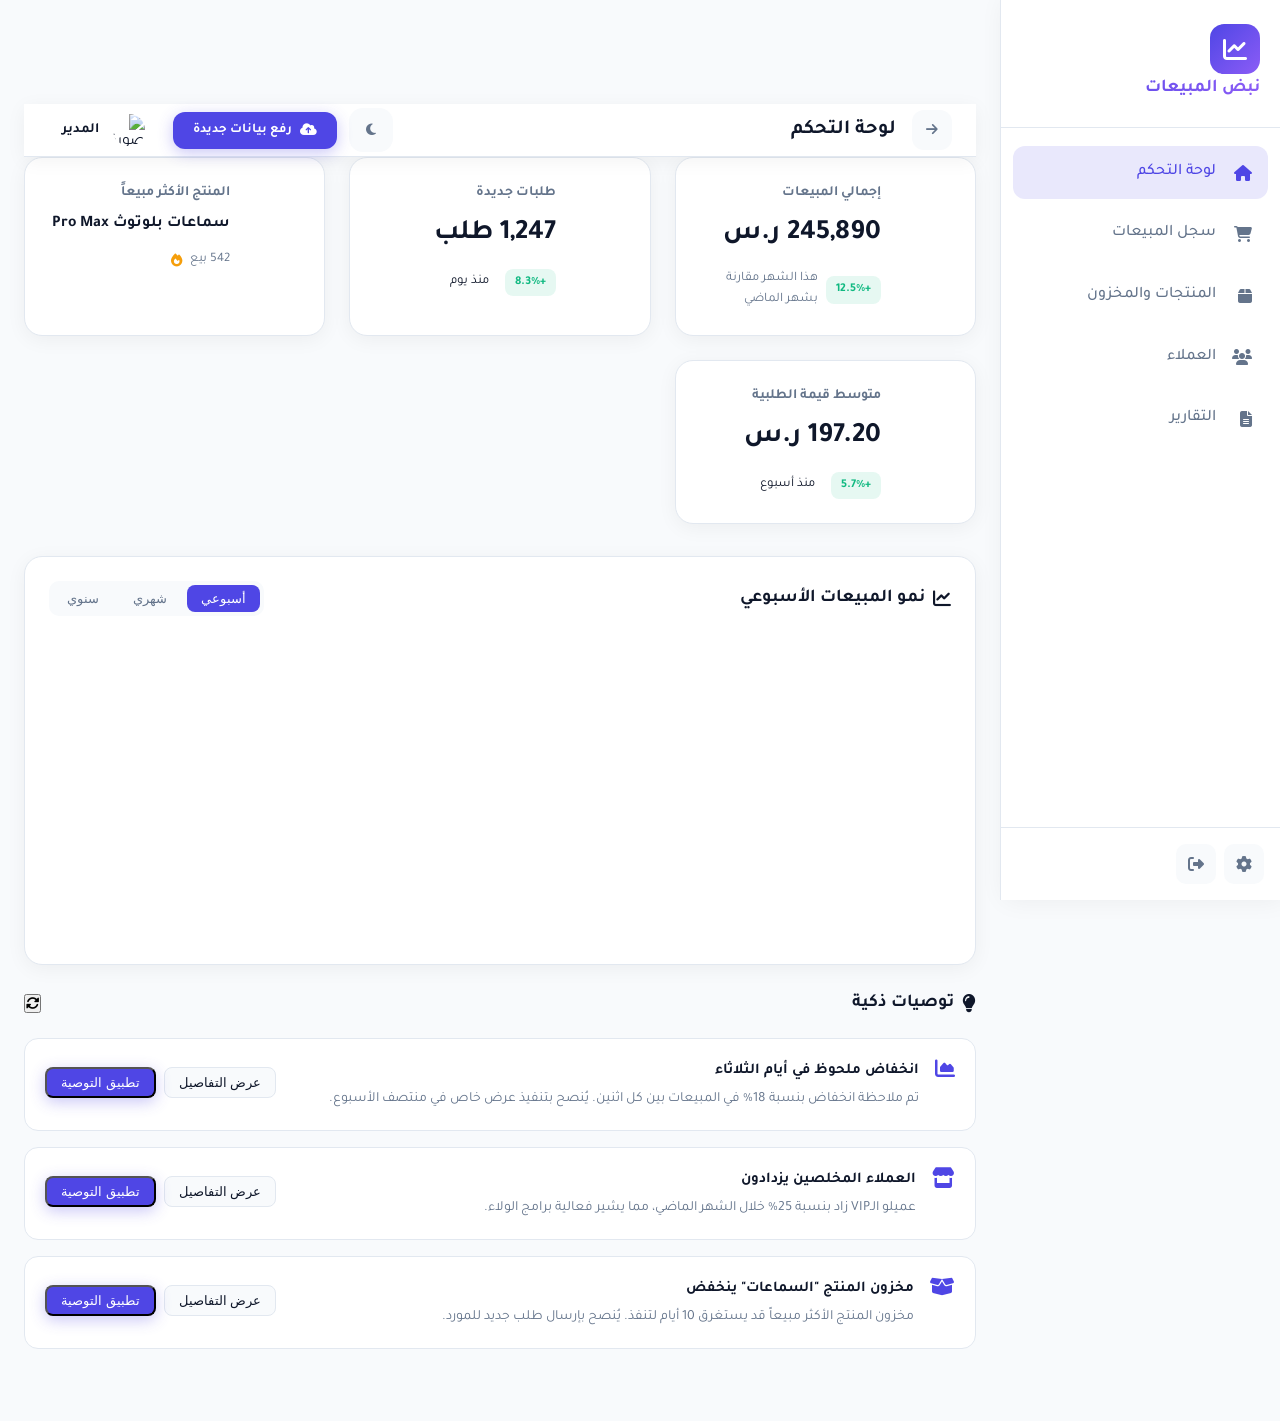
==== index.html @ a2ef81ce "Fix dashboard theme stylesheet path" ====
<!DOCTYPE html>
<html lang="ar" dir="rtl">
<head>
    <meta charset="UTF-8">
    <meta name="viewport" content="width=device-width, initial-scale=1.0">
    <title>منصة نبض المبيعات | RetailPulse</title>
    
    <!-- Google Fonts: Tajawal for Arabic Typography -->
    <link rel="preconnect" href="https://fonts.googleapis.com">
    <link rel="preconnect" href="https://fonts.gstatic.com" crossorigin>
    <link href="https://fonts.googleapis.com/css2?family=Tajawal:wght@300;400;500;600;700;800&display=swap" rel="stylesheet">
    
    <!-- Chart.js CDN for Data Visualization -->
    <script src="https://cdn.jsdelivr.net/npm/chart.js@4.4.1/dist/chart.min.js"></script>
    
    <!-- FontAwesome CDN for Icons -->
    <link rel="stylesheet" href="https://cdnjs.cloudflare.com/ajax/libs/font-awesome/6.5.1/css/all.min.css">
    
    <!-- Main CSS File -->
    <link rel="stylesheet" href="style.css">
</head>
<body class="light-mode">
    
    <!-- =========================================
         SIDEBAR NAVIGATION (يمين - RTL)
         ========================================= -->
    <aside class="sidebar" id="sidebar">
        <div class="sidebar-header">
            <div class="brand-logo">
                <i class="fas fa-chart-line brand-icon"></i>
            </div>
            <h1 class="brand-title">نبض المبيعات</h1>
        </div>
        
        <!-- Navigation Menu -->
        <nav class="sidebar-nav">
            <ul class="nav-list">
                <li class="nav-item active">
                    <a href="#dashboard" class="nav-link" data-target="dashboard">
                        <i class="fas fa-home"></i>
                        <span>لوحة التحكم</span>
                    </a>
                </li>
                <li class="nav-item">
                    <a href="#sales" class="nav-link" data-target="sales">
                        <i class="fas fa-shopping-cart"></i>
                        <span>سجل المبيعات</span>
                    </a>
                </li>
                <li class="nav-item">
                    <a href="#products" class="nav-link" data-target="products">
                        <i class="fas fa-box"></i>
                        <span>المنتجات والمخزون</span>
                    </a>
                </li>
                <li class="nav-item">
                    <a href="#customers" class="nav-link" data-target="customers">
                        <i class="fas fa-users"></i>
                        <span>العملاء</span>
                    </a>
                </li>
                <li class="nav-item">
                    <a href="#reports" class="nav-link" data-target="reports">
                        <i class="fas fa-file-alt"></i>
                        <span>التقارير</span>
                    </a>
                </li>
            </ul>
        </nav>
        
        <!-- Quick Stats Footer -->
        <div class="sidebar-footer">
            <div class="quick-links">
                <a href="#" class="quick-link" title="الإعدادات">
                    <i class="fas fa-cog"></i>
                </a>
                <a href="#" class="quick-link" title="تسجيل الخروج">
                    <i class="fas fa-sign-out-alt"></i>
                </a>
            </div>
        </div>
    </aside>
    
    <!-- =========================================
         MAIN CONTENT AREA (وسط)
         ========================================= -->
    <main class="main-content">
        <!-- TOP HEADER -->
        <header class="top-header">
            <div class="header-left">
                <button class="back-button" id="backToDashboard">
                    <i class="fas fa-arrow-right"></i>
                </button>
                <h2 class="page-title" id="pageTitle">لوحة التحكم</h2>
            </div>
            
            <div class="header-actions">
                <!-- Theme Toggle -->
                <button class="theme-toggle" id="themeToggle" title="تبديل الوضع (ليلي/نهاري)">
                    <i class="fas fa-moon" id="themeIcon"></i>
                </button>
                
                <!-- Upload Data Button -->
                <button class="btn btn-primary" id="uploadDataBtn">
                    <i class="fas fa-cloud-upload-alt"></i>
                    <span>رفع بيانات جديدة</span>
                </button>
                
                <!-- User Profile Dropdown (Simulated) -->
                <div class="user-profile">
                    <img src="https://ui-avatars.com/api/?name=Admin&background=4F46E5&color=fff" 
                         alt="صورة المستخدم" 
                         class="user-avatar">
                    <span class="user-name">المدير</span>
                </div>
            </div>
        </header>
        
        <!-- CONTENT CONTAINER -->
        <div class="content-container">
            
            <!-- DASHBOARD OVERVIEW SECTION -->
            <section id="dashboard" class="dashboard-section active">
                
                <!-- KPI CARDS GRID -->
                <div class="kpi-grid">
                    
                    <!-- Card 1: Total Sales -->
                    <div class="kpi-card trend-positive">
                        <div class="kpi-icon trends-up">
                            <i class="fas fa-money-bill-wave"></i>
                        </div>
                        <div class="kpi-content">
                            <h3 class="kpi-title">إجمالي المبيعات</h3>
                            <p class="kpi-value" data-sales="245,890 ر.س">245,890 ر.س</p>
                            <div class="kpi-trend">
                                <span class="trend-badge positive">+12.5%</span>
                                <span class="trend-period" data-mothd="هذا الشهر مقارنة بشهر الماضي">هذا الشهر مقارنة بشهر الماضي</span>
                            </div>
                        </div>
                    </div>
                    
                    <!-- Card 2: New Orders -->
                    <div class="kpi-card trend-positive">
                        <div class="kpi-icon trends-up">
                            <i class="fas fa-shopping-bag"></i>
                        </div>
                        <div class="kpi-content">
                            <h3 class="kpi-title">طلبات جديدة</h3>
                            <p class="kpi-value" data-orders="1,247">1,247 طلب</p>
                            <div class="kpi-trend">
                                <span class="trend-badge positive">+8.3%</span>
                                <span class="trend-period" data-mothd="منذ يوم"></span>منذ يوم</span>
                            </div>
                        </div>
                    </div>
                    
                    <!-- Card 3: Best Selling Product -->
                    <div class="kpi-card trend-neutral">
                        <div class="kpi-icon trends-up">
                            <i class="fas fa-gift"></i>
                        </div>
                        <div class="kpi-content">
                            <h3 class="kpi-title">المنتج الأكثر مبيعاً</h3>
                            <p class="kpi-value kpi-text-small">سماعات بلوتوث Pro Max</p>
                            <div class="kpi-sales-info">
                                <span class="sales-count">542 بيع</span>
                                <i class="fas fa-fire sales-icon"></i>
                            </div>
                        </div>
                    </div>
                    
                    <!-- Card 4: Average Order Value -->
                    <div class="kpi-card trend-positive">
                        <div class="kpi-icon trends-up">
                            <i class="fas fa-calculator"></i>
                        </div>
                        <div class="kpi-content">
                            <h3 class="kpi-title">متوسط قيمة الطلبية</h3>
                            <p class="kpi-value" data-aov="197.20">197.20 ر.س</p>
                            <div class="kpi-trend">
                                <span class="trend-badge positive">+5.7%</span>
                                <span class="trend-period" data-mothd="منذ أسبوع"></span>منذ أسبوع</span>
                            </div>
                        </div>
                    </div>
                </div>
                
                <!-- CHART SECTION -->
                <div class="charts-section">
                    <div class="card">
                        <div class="card-header">
                            <h3 class="card-title"><i class="fas fa-chart-line"></i> نمو المبيعات الأسبوعي</h3>
                            <div class="chart-controls">
                                <button class="filter-btn active" data-filter="weekly">أسبوعي</button>
                                <button class="filter-btn" data-filter="monthly">شهري</button>
                                <button class="filter-btn" data-filter="yearly">سنوي</button>
                            </div>
                        </div>
                        <div class="card-body">
                            <canvas id="salesGrowthChart" height="150"></canvas>
                        </div>
                    </div>
                    
                    <!-- SMART INSIGHTS PANEL -->
                    <div class="smart-insights-card">
                        <div class="insights-header">
                            <h3 class="card-title"><i class="fas fa-lightbulb" class="glow-icon"></i> توصيات ذكية</h3>
                            <button class="refresh-btn">
                                <i class="fas fa-sync-alt"></i>
                            </button>
                        </div>
                        <div class="insights-content">
                            
                            <!-- Insight 1 -->
                            <div class="insight-card priority-high">
                                <div class="insight-icon">
                                    <span class="priority-dot high"></span>
                                    <i class="fas fa-chart-area"></i>
                                </div>
                                <div class="insight-body">
                                    <h4 class="insight-title">انخفاض ملحوظ في أيام الثلاثاء</h4>
                                    <p class="insight-description">تم ملاحظة انخفاض بنسبة 18% في المبيعات بين كل اثنين. يُنصح بتنفيذ عرض خاص في منتصف الأسبوع.</p>
                                </div>
                                <div class="insight-actions">
                                    <button class="insight-action btn-secondary">عرض التفاصيل</button>
                                    <button class="insight-action btn-primary" data-action="suggest">تطبيق التوصية</button>
                                </div>
                            </div>
                            
                            <!-- Insight 2 -->
                            <div class="insight-card priority-medium">
                                <div class="insight-icon">
                                    <span class="priority-dot medium"></span>
                                    <i class="fas fa-store"></i>
                                </div>
                                <div class="insight-body">
                                    <h4 class="insight-title">العملاء المخلصين يزدادون</h4>
                                    <p class="insight-description">عميلو الـVIP زاد بنسبة 25% خلال الشهر الماضي، مما يشير فعالية برامج الولاء.</p>
                                </div>
                                <div class="insight-actions">
                                    <button class="insight-action btn-secondary">عرض التفاصيل</button>
                                    <button class="insight-action btn-primary" data-action="suggest">تطبيق التوصية</button>
                                </div>
                            </div>
                            
                            <!-- Insight 3 -->
                            <div class="insight-card priority-medium">
                                <div class="insight-icon">
                                    <span class="priority-dot medium"></span>
                                    <i class="fas fa-box-open"></i>
                                </div>
                                <div class="insight-body">
                                    <h4 class="insight-title">مخزون المنتج "السماعات" ينخفض</h4>
                                    <p class="insight-description">مخزون المنتج الأكثر مبيعاً قد يستغرق 10 أيام لتنفذ. يُنصح بإرسال طلب جديد للمورد.</p>
                                </div>
                                <div class="insight-actions">
                                    <button class="insight-action btn-secondary">عرض التفاصيل</button>
                                    <button class="insight-action btn-primary" data-action="suggest">تطبيق التوصية</button>
                                </div>
                            </div>
                            
                        </div>
                    </div>
                </div>
                
            </section>
            
        </div>
        
        <!-- DATA MODAL (Upload Data Dialog) -->
        <div class="modal-overlay" id="uploadModal">
            <div class="modal-content">
                <div class="modal-header">
                    <h3 class="modal-title"><i class="fas fa-cloud-upload-alt"></i> رفع بيانات جديدة</h3>
                    <button class="close-modal" data-close-modal>
                        <i class="fas fa-times"></i>
                    </button>
                </div>
                <div class="modal-body">
                    <!-- Drag and Drop Area -->
                    <div class="drag-drop-area">
                        <div class="upload-icon"><i class="fas fa-cloud-upload-alt fa-3x"></i></div>
                        <p class="upload-text">سحب وإفلات ملف البيانات هنا</p>
                        <p class="upload-subtext">أو انقر للتنقل نحو الملف</p>
                    </div>
                    
                    <!-- Supported Formats -->
                    <div class="supported-formats">
                        <i class="fas fa-file-csv"></i><span>ملفات CSV</span>
                        <i class="fas fa-file-excel"></i><span>Excel (.xlsx)</span>
                        <i class="fab fa-google-drive"></i><span>Google Sheets</span>
                    </div>
                    
                    <!-- Progress Bar (Hidden by default) -->
                    <div class="upload-progress">
                        <div class="progress-bar">
                            <div class="progress-fill" id="uploadProgress"></div>
                        </div>
                        <p class="upload-status">جارِ تحميل الملف...</p>
                    </div>
                </div>
                <div class="modal-footer">
                    <button class="btn btn-secondary close-modal" data-close-modal>إلغاء</button>
                    <button class="btn btn-primary process-file"><i class="fas fa-check"></i> معالجة الملف ومعالجته</button>
                </div>
            </div>
        </div>
    </main>
    
    <!-- TOAST NOTIFICATION CONTAINER -->
    <div class="toast-container" id="toastContainer"></div>
    
    <!-- ==================== 
         JAVASCRIPT LOGIC 
         ==================== -->
    <script src="script.js"></script>
</body>
</html>
---- style.css ----
/* =========================================
   RETAILPULSE - GLOBAL STYLES
   Modern, Responsive, RTL-Optimized Design
   ========================================= */

/* CSS Variables for Dark/Light Theme */
:root {
    /* Light Theme Colors */
    --primary-color: #4F46E5;       /* Professional Blue */
    --success-color: #10B981;       /* Growth Green */
    --warning-color: #F59E0B;       /* Highlight Orange */
    --error-color: #EF4444;
    
    --bg-body-light: #F8FAFC;
    --header-bg-light: #FFFFFF;
    --sidebar-bg-light: #FFFFFF;
    --card-bg-light: #FFFFFF;
    --text-primary-light: #0F172A;
    --text-secondary-light: #64748B;
    --border-light: #E2E8F0;
    
    /* Dark Theme Colors */
    --bg-body-dark: #0F172A;
    --header-bg-dark: #1E293B;
    --sidebar-bg-dark: #1E293B;
    --card-bg-dark: #1E293B;
    --text-primary-dark: #F8FAFC;
    --text-secondary-dark: #94A3B8;
    --border-dark: #334155;
    
    /* Transitions */
    --transition-fast: 0.2s ease-in-out;
    --transition-normal: 0.3s ease-in-out;
}

/* Apply Dark Theme Classes */
body.dark-mode {
    --bg-body-light: var(--bg-body-dark);
    --header-bg-light: var(--header-bg-dark);
    --sidebar-bg-light: var(--sidebar-bg-dark);
    --card-bg-light: var(--card-bg-dark);
    --text-primary-light: var(--text-primary-dark);
    --text-secondary-light: var(--text-secondary-dark);
    --border-light: var(--border-dark);
}

/* =========================================
   GENERAL TYPOGRAPHY & RESET
   ========================================= */
* {
    margin: 0;
    padding: 0;
    box-sizing: border-box;
}

html {
    font-size: 16px;
}

body {
    font-family: 'Tajawal', -apple-system, BlinkMacSystemFont, 'Segoe UI', Tahoma, Geneva, Verdana, sans-serif;
    background-color: var(--bg-body-light);
    color: var(--text-primary-light);
    line-height: 1.6;
    transition: background-color var(--transition-fast), color var(--transition-normal);
    overflow-x: hidden;
    -webkit-font-smoothing: antialiased;
}

html[dir="rtl"] {
    direction: rtl;
    text-align: right;
}

/* =========================================
   LAYOUT STRUCTURE
   ========================================= */
body {
    display: grid;
    grid-template-columns: 280px 1fr;
    grid-template-rows: 80px 1fr;
    grid-template-areas: 
        "sidebar header"
        "sidebar content";
}

/* =========================================
   SIDEBAR NAVIGATION (RIGHT SIDE - RTL)
   ========================================= */
.sidebar {
    grid-area: sidebar;
    background-color: var(--sidebar-bg-light);
    border-left: 1px solid var(--border-light);
    display: flex;
    flex-direction: column;
    height: 100vh;
    position: sticky;
    top: 0;
    z-index: 100;
    box-shadow: 4px 0 25px rgba(0, 0, 0, 0.06);
    transition: all var(--transition-normal);
}

.sidebar-header {
    padding: 24px 20px;
    border-bottom: 1px solid var(--border-light);
}

.brand-logo {
    width: 50px;
    height: 50px;
    background: linear-gradient(135deg, var(--primary-color), #8B5CF6);
    border-radius: 14px;
    display: flex;
    align-items: center;
    justify-content: center;
    margin-left: auto; /* Move icon to left side of header (right in RTL) */
}

.brand-logo .brand-icon {
    color: white;
    font-size: 24px;
}

.brand-title {
    font-size: 18px;
    font-weight: 700;
    margin-left: 16px; /* Space after icon in RTL */
    background: linear-gradient(90deg, var(--primary-color), #8B5CF6);
    -webkit-background-clip: text;
    -webkit-text-fill-color: transparent;
    background-clip: text;
}

/* Navigation Menu */
.sidebar-nav {
    flex: 1;
    padding: 16px 12px;
}

.nav-list {
    list-style: none;
    display: flex;
    flex-direction: column;
    gap: 4px;
}

.nav-item {
    margin: 2px 0;
}

.nav-link {
    display: flex;
    align-items: center;
    padding: 14px 16px;
    color: var(--text-secondary-light);
    text-decoration: none;
    border-radius: 12px;
    transition: all var(--transition-fast);
    font-weight: 500;
    justify-content: flex-start; /* Align icon on right */
}

.nav-link:hover {
    background-color: rgba(79, 70, 229, 0.08);
    color: var(--primary-color);
}

.nav-item.active .nav-link {
    background-color: rgba(79, 70, 229, 0.12);
    color: var(--primary-color);
}

.nav-link i {
    width: 24px;
    font-size: 16px;
    margin-left: 12px; /* Space between icon and text */
}

/* Sidebar Footer with Quick Links */
.sidebar-footer {
    padding: 16px;
    border-top: 1px solid var(--border-light);
}

.quick-links {
    display: flex;
    gap: 8px;
    justify-content: flex-start;
}

.quick-link {
    width: 40px;
    height: 40px;
    border-radius: 10px;
    background-color: var(--bg-body-light);
    color: var(--text-secondary-light);
    text-decoration: none;
    display: flex;
    align-items: center;
    justify-content: center;
    transition: all var(--transition-fast);
}

.quick-link:hover {
    background-color: rgba(79, 70, 229, 0.1);
    color: var(--primary-color);
    transform: translateY(-3px);
}

/* =========================================
   TOP HEADER
   ========================================= */
.top-header {
    grid-area: header;
    background-color: var(--header-bg-light);
    padding: 0 24px;
    display: flex;
    align-items: center;
    justify-content: space-between;
    border-bottom: 1px solid var(--border-light);
    position: sticky;
    top: 0;
    z-index: 99;
    box-shadow: 0 4px 20px rgba(0, 0, 0, 0.05);
}

.header-left {
    display: flex;
    align-items: center;
    gap: 16px;
}

.back-button {
    width: 40px;
    height: 40px;
    border-radius: 12px;
    background-color: var(--bg-body-light);
    color: var(--text-secondary-light);
    border: none;
    display: flex;
    align-items: center;
    justify-content: center;
    cursor: pointer;
    transition: all var(--transition-fast);
}

.back-button:hover {
    background-color: rgba(79, 70, 229, 0.1);
    color: var(--primary-color);
    transform: translateX(-4px); /* Move left in RTL */
}

.page-title {
    font-size: 20px;
    font-weight: 700;
    color: var(--text-primary-light);
}

.header-actions {
    display: flex;
    align-items: center;
    gap: 12px;
}

/* Theme Toggle Button */
.theme-toggle {
    width: 44px;
    height: 44px;
    border-radius: 14px;
    background-color: var(--bg-body-light);
    color: var(--text-secondary-light);
    border: none;
    cursor: pointer;
    display: flex;
    align-items: center;
    justify-content: center;
    transition: all var(--transition-fast);
}

.theme-toggle:hover {
    background-color: rgba(79, 70, 229, 0.1);
    color: var(--primary-color);
    transform: scale(1.05);
}

/* Upload Data Button */
.btn {
    display: inline-flex;
    align-items: center;
    gap: 8px;
    padding: 10px 20px;
    border-radius: 12px;
    font-weight: 600;
    font-family: inherit;
    cursor: pointer;
    border: none;
    transition: all var(--transition-fast);
    text-decoration: none;
}

.btn-primary {
    background-color: var(--primary-color);
    color: white;
    box-shadow: 0 4px 15px rgba(79, 70, 229, 0.3);
}

.btn-primary:hover {
    background-color: #4338CA;
    transform: translateY(-2px);
    box-shadow: 0 6px 20px rgba(79, 70, 229, 0.4);
}

.btn-secondary {
    background-color: var(--bg-body-light);
    color: var(--text-primary-light);
    border: 1px solid var(--border-light);
}

.btn-secondary:hover {
    background-color: rgba(79, 70, 229, 0.08);
}

/* User Profile Dropdown */
.user-profile {
    display: flex;
    align-items: center;
    gap: 12px;
    padding: 8px 14px;
    border-radius: 50px;
    cursor: pointer;
    transition: background-color var(--transition-fast);
}

.user-profile:hover {
    background-color: var(--bg-body-light);
}

.user-avatar {
    width: 36px;
    height: 36px;
    border-radius: 50%;
    border: 2px solid white;
    transition: transform var(--transition-fast);
}

.user-profile:hover .user-avatar {
    transform: scale(1.1);
}

.user-name {
    font-size: 14px;
    font-weight: 600;
}

/* =========================================
   MAIN CONTENT AREA (CENTER)
   ========================================= */
.main-content {
    grid-area: content;
    padding: 24px;
    overflow-y: auto;
}

.content-container {
    max-width: 1400px;
    margin: 0 auto;
}

/* Dashboard Section */
.dashboard-section {
    animation: fadeIn 0.5s ease-out;
}

@keyframes fadeIn {
    from {
        opacity: 0;
        transform: translateY(20px);
    }
    to {
        opacity: 1;
        transform: translateY(0);
    }
}

/* =========================================
   KPI CARDS GRID (4 CARDS)
   ========================================= */
.kpi-grid {
    display: grid;
    grid-template-columns: repeat(4, 1fr);
    gap: 24px;
    margin-bottom: 32px;
}

@supports (grid-template-columns: max-content) {
    @media (min-width: 1200px) and (max-width: 1400px) {
        .kpi-grid {
            grid-template-columns: repeat(3, 1fr);
        }
    }
    
    @media (min-width: 992px) and (max-width: 1199px) {
        .kpi-grid {
            grid-template-columns: repeat(2, 1fr);
        }
    }
}

/* KPI Card */
.kpi-card {
    background-color: var(--card-bg-light);
    border-radius: 18px;
    padding: 24px;
    box-shadow: 0 4px 20px rgba(0, 0, 0, 0.05);
    border: 1px solid var(--border-light);
    display: flex;
    align-items: flex-start;
    gap: 16px;
    transition: all var(--transition-normal);
}

.kpi-card:hover {
    transform: translateY(-4px);
    box-shadow: 0 8px 30px rgba(79, 70, 229, 0.15);
    border-color: rgba(79, 70, 229, 0.2);
}

.kpi-icon {
    width: 54px;
    height: 54px;
    border-radius: 14px;
    display: flex;
    align-items: center;
    justify-content: center;
    flex-shrink: 0;
}

.trends-up .kpi-icon {
    background: linear-gradient(135deg, #10B981, #059669);
}

.trends-neutral .kpi-icon {
    background: linear-gradient(135deg, #F59E0B, #D97706);
}

.kpi-icon i {
    color: white;
    font-size: 24px;
}

.kpi-content {
    flex: 1;
}

.kpi-title {
    font-size: 14px;
    font-weight: 600;
    color: var(--text-secondary-light);
    margin-bottom: 8px;
}

.kpi-value {
    font-size: 28px;
    font-weight: 700;
    color: var(--text-primary-light);
    margin-bottom: 12px;
}

.kpi-text-small {
    font-size: 16px !important;
}

/* KPI Trend Badge & Period */
.kpi-trend {
    display: flex;
    align-items: center;
    gap: 8px;
    font-size: 13px;
}

.trend-badge {
    padding: 4px 10px;
    border-radius: 8px;
    font-weight: 600;
    font-size: 12px;
}

.trend-badge.positive {
    background-color: rgba(16, 185, 129, 0.1);
    color: #10B981;
}

.trend-badge.negative {
    background-color: rgba(239, 68, 68, 0.1);
    color: #EF4444;
}

.trend-period {
    color: var(--text-secondary-light);
}

.kpi-sales-info {
    display: flex;
    align-items: center;
    gap: 8px;
    font-size: 13px;
    color: var(--text-secondary-light);
    margin-top: 6px;
}

.sales-icon {
    color: #F59E0B;
}

/* =========================================
   CHARTS SECTION & SMART INSIGHTS
   ========================================= */
.charts-section {
    display: grid;
    grid-template-columns: 2fr 1fr;
    gap: 24px;
    margin-bottom: 32px;
}

@supports (grid-template-columns: max-content) {
    @media (min-width: 992px) and (max-width: 1400px) {
        .charts-section {
            grid-template-columns: repeat(3, 1fr);
        }
    }
    
    .charts-section {
        grid-template-columns: 1fr;
    }
}

/* Card Component */
.card {
    background-color: var(--card-bg-light);
    border-radius: 18px;
    padding: 24px;
    box-shadow: 0 4px 20px rgba(0, 0, 0, 0.05);
    border: 1px solid var(--border-light);
    transition: all var(--transition-normal);
}

.card:hover {
    transform: translateY(-3px);
    box-shadow: 0 8px 25px rgba(79, 70, 229, 0.1);
}

/* Card Header */
.card-header {
    display: flex;
    align-items: center;
    justify-content: space-between;
    margin-bottom: 24px;
}

.card-title {
    font-size: 18px;
    font-weight: 700;
    color: var(--text-primary-light);
    display: flex;
    align-items: center;
    gap: 8px;
}

.chart-controls {
    display: flex;
    gap: 6px;
    background-color: var(--bg-body-light);
    padding: 4px;
    border-radius: 10px;
}

.filter-btn {
    padding: 6px 14px;
    border-radius: 8px;
    font-size: 13px;
    font-weight: 500;
    background-color: transparent;
    color: var(--text-secondary-light);
    border: none;
    cursor: pointer;
    transition: all var(--transition-fast);
}

.filter-btn:hover {
    color: var(--primary-color);
}

.filter-btn.active {
    background-color: var(--primary-color);
    color: white;
}

.card-body {
    position: relative;
    height: 300px; /* Adjust chart height */
}

/* Smart Insights Card */
.smart-insights-card {
    overflow-y: auto;
    max-height: 400px;
}

.insights-header {
    display: flex;
    align-items: center;
    justify-content: space-between;
    margin-bottom: 20px;
}

.glow-icon {
    color: #F59E0B;
    filter: drop-shadow(0 0 10px rgba(245, 158, 11, 0.3));
}

/* Insight Cards */
.insight-card {
    background-color: var(--card-bg-light);
    border-radius: 14px;
    padding: 20px;
    margin-bottom: 16px;
    border: 1px solid var(--border-light);
    display: flex;
    align-items: flex-start;
    gap: 16px;
    transition: all var(--transition-fast);
}

.insight-card:hover {
    border-color: rgba(79, 70, 229, 0.3);
    transform: translateX(-4px); /* Move right in RTL */
}

.insight-icon {
    display: flex;
    align-items: center;
    gap: 8px;
}

.priority-dot {
    width: 10px;
    height: 10px;
    border-radius: 50%;
    position: absolute;
    top: 24px;
    right: 16px; /* RTL positioning */
}

.priority-high .priority-dot {
    background-color: #EF4444;
    box-shadow: 0 0 8px rgba(239, 68, 68, 0.5);
}

.priority-medium .priority-dot {
    background-color: #F59E0B;
    box-shadow: 0 0 8px rgba(245, 158, 11, 0.5);
}

.insight-icon i {
    color: var(--primary-color);
    font-size: 20px;
}

.insight-body {
    flex: 1;
}

.insight-title {
    font-size: 15px;
    font-weight: 600;
    color: var(--text-primary-light);
    margin-bottom: 6px;
}

.insight-description {
    font-size: 14px;
    color: var(--text-secondary-light);
    line-height: 1.5;
}

.insight-actions {
    display: flex;
    gap: 8px;
    margin-top: 8px;
}

.insight-action {
    padding: 6px 14px;
    border-radius: 8px;
    font-size: 13px;
    font-weight: 500;
    text-decoration: none;
    cursor: pointer;
    transition: all var(--transition-fast);
}

.insight-action.btn-secondary {
    background-color: var(--bg-body-light);
    color: var(--text-primary-light);
    border: 1px solid var(--border-light);
}

.insight-action.btn-secondary:hover {
    background-color: rgba(79, 70, 229, 0.1);
}

.insight-action.btn-primary {
    background-color: var(--primary-color);
    color: white;
}

.insight-action.btn-primary:hover {
    background-color: #4338CA;
}

/* =========================================
   UPLOAD MODAL (FILE SELECTOR DIALOG)
   ========================================= */
.modal-overlay {
    position: fixed;
    top: 0;
    left: 0; /* Adjust for RTL */
    width: 100%;
    height: 100%;
    background-color: rgba(0, 0, 0, 0.5);
    display: none;
    align-items: center;
    justify-content: center;
    z-index: 1000;
    backdrop-filter: blur(4px);
    opacity: 0;
    transition: opacity var(--transition-normal);
}

.modal-overlay.active {
    display: flex;
    opacity: 1;
}

.modal-content {
    background-color: var(--card-bg-light);
    border-radius: 20px;
    padding: 32px;
    max-width: 500px;
    width: 90%;
    box-shadow: 0 20px 60px rgba(0, 0, 0, 0.3);
    transform: scale(0.9);
    transition: transform var(--transition-normal);
}

.modal-overlay.active .modal-content {
    transform: scale(1);
}

.modal-header {
    display: flex;
    align-items: center;
    justify-content: space-between;
    margin-bottom: 24px;
}

.modal-title {
    font-size: 20px;
    font-weight: 700;
    color: var(--text-primary-light);
}

/* Close Modal Button */
.close-modal {
    width: 36px;
    height: 36px;
    border-radius: 10px;
    background-color: var(--bg-body-light);
    color: var(--text-secondary-light);
    border: none;
    cursor: pointer;
    display: flex;
    align-items: center;
    justify-content: center;
    transition: all var(--transition-fast);
}

.close-modal:hover {
    background-color: rgba(79, 70, 229, 0.1);
    color: var(--primary-color);
}

/* Upload Progress Bar */
.upload-progress {
    display: none;
    margin-top: 16px;
}

.upload-progress.active {
    display: block;
}

.progress-bar {
    width: 100%;
    height: 8px;
    background-color: var(--bg-body-light);
    border-radius: 4px;
    overflow: hidden;
    margin-bottom: 8px;
}

.progress-fill {
    height: 100%;
    background: linear-gradient(90deg, var(--primary-color), #8B5CF6);
    width: 0%;
    transition: width 0.3s ease-in-out;
}

/* =========================================
   DRAG AND DROP AREA
   ========================================= */
.drag-drop-area {
    border: 2px dashed var(--border-light);
    border-radius: 14px;
    padding: 32px 24px;
    text-align: center;
    cursor: pointer;
    transition: all var(--transition-fast);
    margin-bottom: 16px;
}

.drag-drop-area:hover {
    border-color: var(--primary-color);
    background-color: rgba(79, 70, 229, 0.04);
}

.upload-icon {
    color: var(--primary-color);
    margin-bottom: 16px;
    transition: transform var(--transition-fast);
}

.drag-drop-area:hover .upload-icon {
    transform: scale(1.1);
}

/* =========================================
   SUPPORTED FORMATS
   ========================================= */
.supported-formats {
    display: flex;
    align-items: center;
    justify-content: center;
    gap: 20px;
    padding: 16px;
    background-color: var(--bg-body-light);
    border-radius: 12px;
}

.supported-formats i {
    width: 28px;
    height: 24px;
    color: var(--text-secondary-light);
}

.supported-formats span {
    font-size: 13px;
    color: var(--text-secondary-light);
}

/* =========================================
   TOAST NOTIFICATION CONTAINER
   ========================================= */
.toast-container {
    position: fixed;
    bottom: 24px;
    left: 50%; /* Center in RTL */
    transform: translateX(-50%);
    z-index: 9999;
    display: flex;
    flex-direction: column;
    gap: 12px;
}

.toast {
    background-color: var(--card-bg-light);
    padding: 16px 24px;
    border-radius: 12px;
    box-shadow: 0 10px 30px rgba(0, 0, 0, 0.2);
    border-right: 4px solid var(--primary-color); /* Show on left side in RTL */
    min-width: 300px;
    max-width: 420px;
    display: flex;
    align-items: center;
    gap: 12px;
    animation: slideUp 0.3s ease-out;
}

@keyframes slideUp {
    from {
        opacity: 0;
        transform: translateY(20px);
    }
    to {
        opacity: 1;
        transform: translateY(0);
    }
}

.toast-success {
    border-right-color: #10B981;
}

.toast-error {
    border-right-color: #EF4444;
}

/* =========================================
   RESPONSIVE BREAKPOINTS
   ========================================= */

/* Mobile Devices (< 992px) */
@media (max-width: 991px) {
    body {
        grid-template-columns: 1fr;
    }
    
    .sidebar {
        position: fixed;
        top: auto;
        bottom: 0;
        left: 0;
        width: 100%;
        transform: translateX(-100%); /* Hidden on mobile */
        z-index: 200;
    }
    
    .sidebar.active {
        transform: translateX(0); /* Slide in from right */
    }
    
    .main-content {
        padding: 16px;
        margin-bottom: 70px; /* Make space for sticky header */
    }
    
    /* Mobile Menu Toggle (Add this later) */
    .mobile-menu-toggle {
        display: flex;
        background-color: var(--header-bg-light);
        border: none;
        gap: 8px;
        align-items: center;
        justify-content: center;
        padding: 12px;
        width: 100%;
    }

    .kpi-grid {
        grid-template-columns: 1fr;
    }
    
    .charts-section {
        grid-template-columns: 1fr;
    }
}

/* Tablet Devices (Min-width: 492px, Max-width: 575px) */
@media (min-width: 480px) and (max-width: 767px) {
    .kpi-grid {
        grid-template-columns: repeat(2, 1fr);
    }
}

/* Dark Mode Specific Adjustments */
body.dark-mode .toast-success {
    border-right-color: #34D399;
}
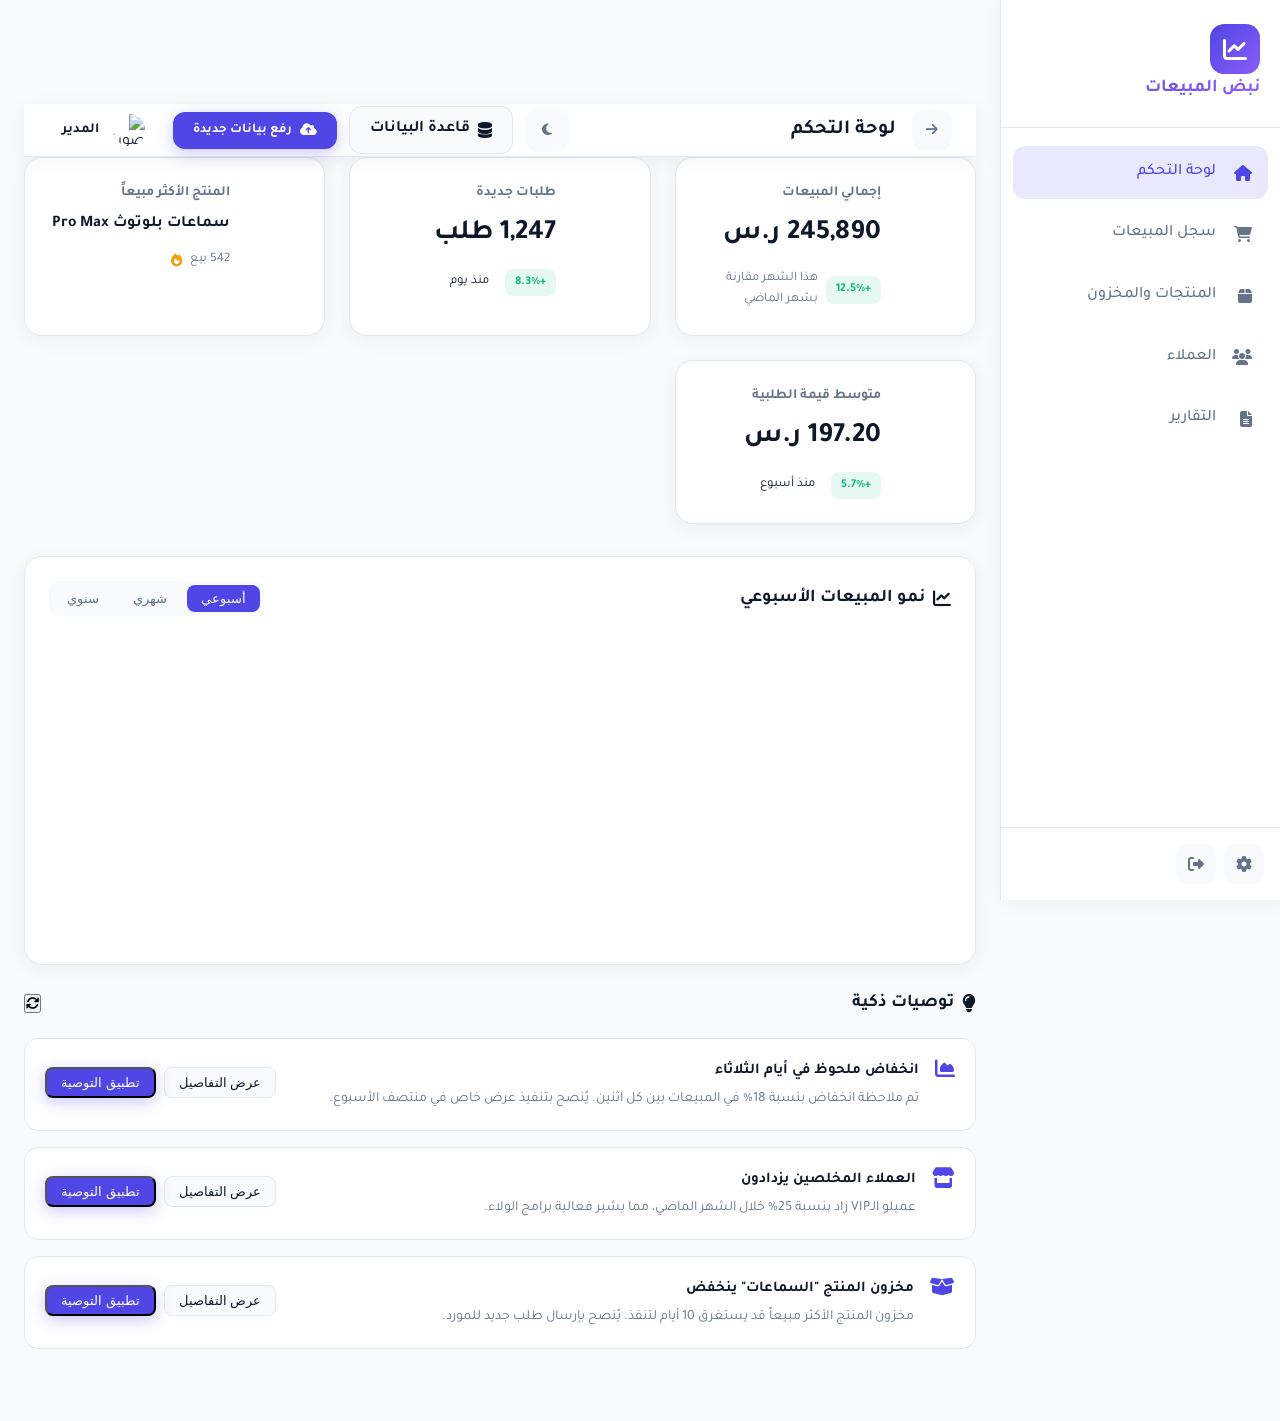
==== commit 03787c3e: "Add database page navigation button to dashboard" ====
--- a/index.html
+++ b/index.html
@@ -100,6 +100,12 @@
                     <i class="fas fa-moon" id="themeIcon"></i>
                 </button>
                 
+                <!-- Database page navigation -->
+                <a href="db.html" class="btn btn-secondary" title="الانتقال إلى إدارة قاعدة البيانات">
+                    <i class="fas fa-database" aria-hidden="true"></i>
+                    <span>قاعدة البيانات</span>
+                </a>
+
                 <!-- Upload Data Button -->
                 <button class="btn btn-primary" id="uploadDataBtn">
                     <i class="fas fa-cloud-upload-alt"></i>
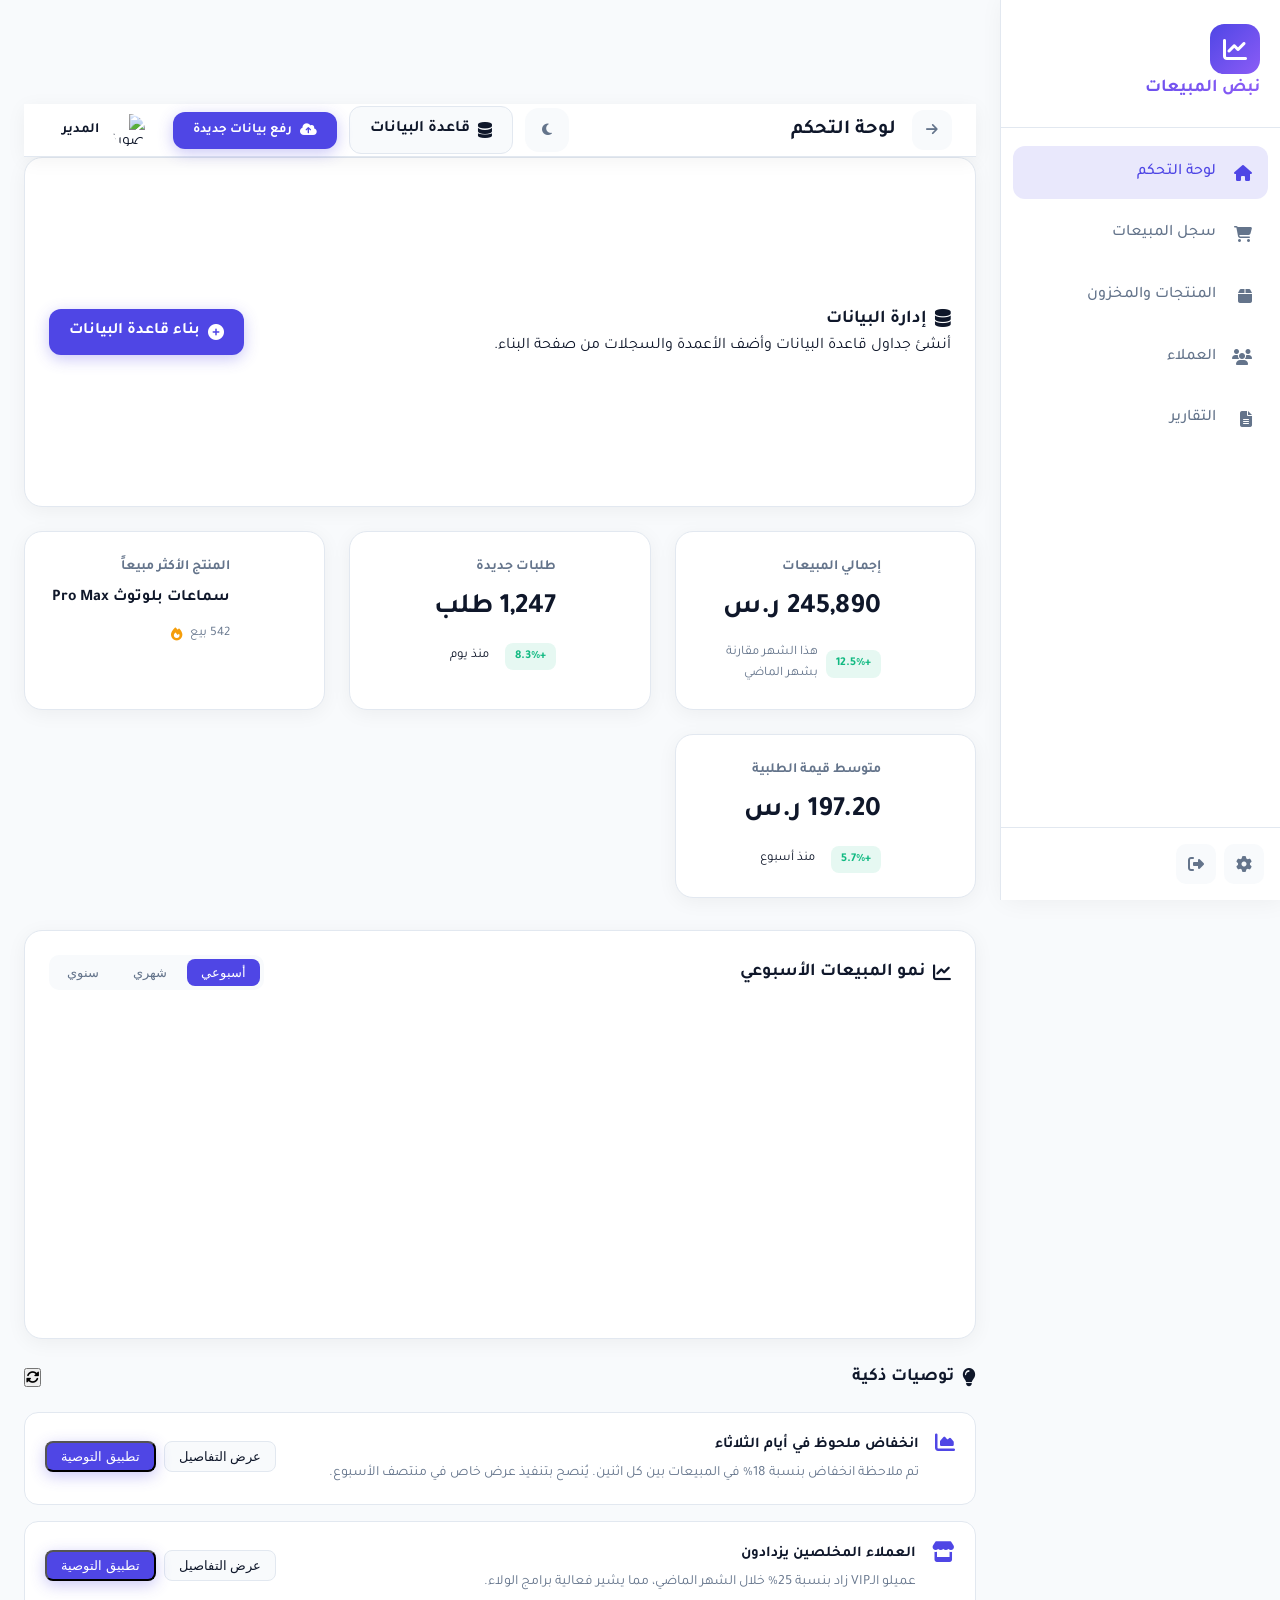
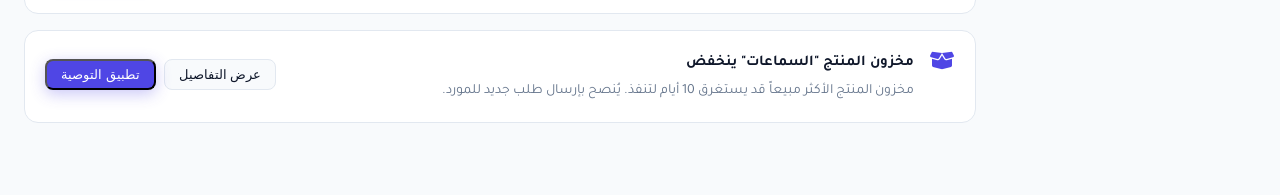
==== commit 29d1945a: "Add prominent database builder shortcut on dashboard" ====
--- a/index.html
+++ b/index.html
@@ -127,6 +127,19 @@
             
             <!-- DASHBOARD OVERVIEW SECTION -->
             <section id="dashboard" class="dashboard-section active">
+                <!-- Database builder shortcut -->
+                <div class="card" style="margin-bottom: 24px;">
+                    <div class="card-body" style="display: flex; align-items: center; justify-content: space-between; gap: 16px; flex-wrap: wrap;">
+                        <div>
+                            <h3 class="card-title"><i class="fas fa-database" aria-hidden="true"></i> إدارة البيانات</h3>
+                            <p>أنشئ جداول قاعدة البيانات وأضف الأعمدة والسجلات من صفحة البناء.</p>
+                        </div>
+                        <a href="db.html" class="btn btn-primary" style="text-decoration: none;">
+                            <i class="fas fa-plus-circle" aria-hidden="true"></i>
+                            <span>بناء قاعدة البيانات</span>
+                        </a>
+                    </div>
+                </div>
                 
                 <!-- KPI CARDS GRID -->
                 <div class="kpi-grid">
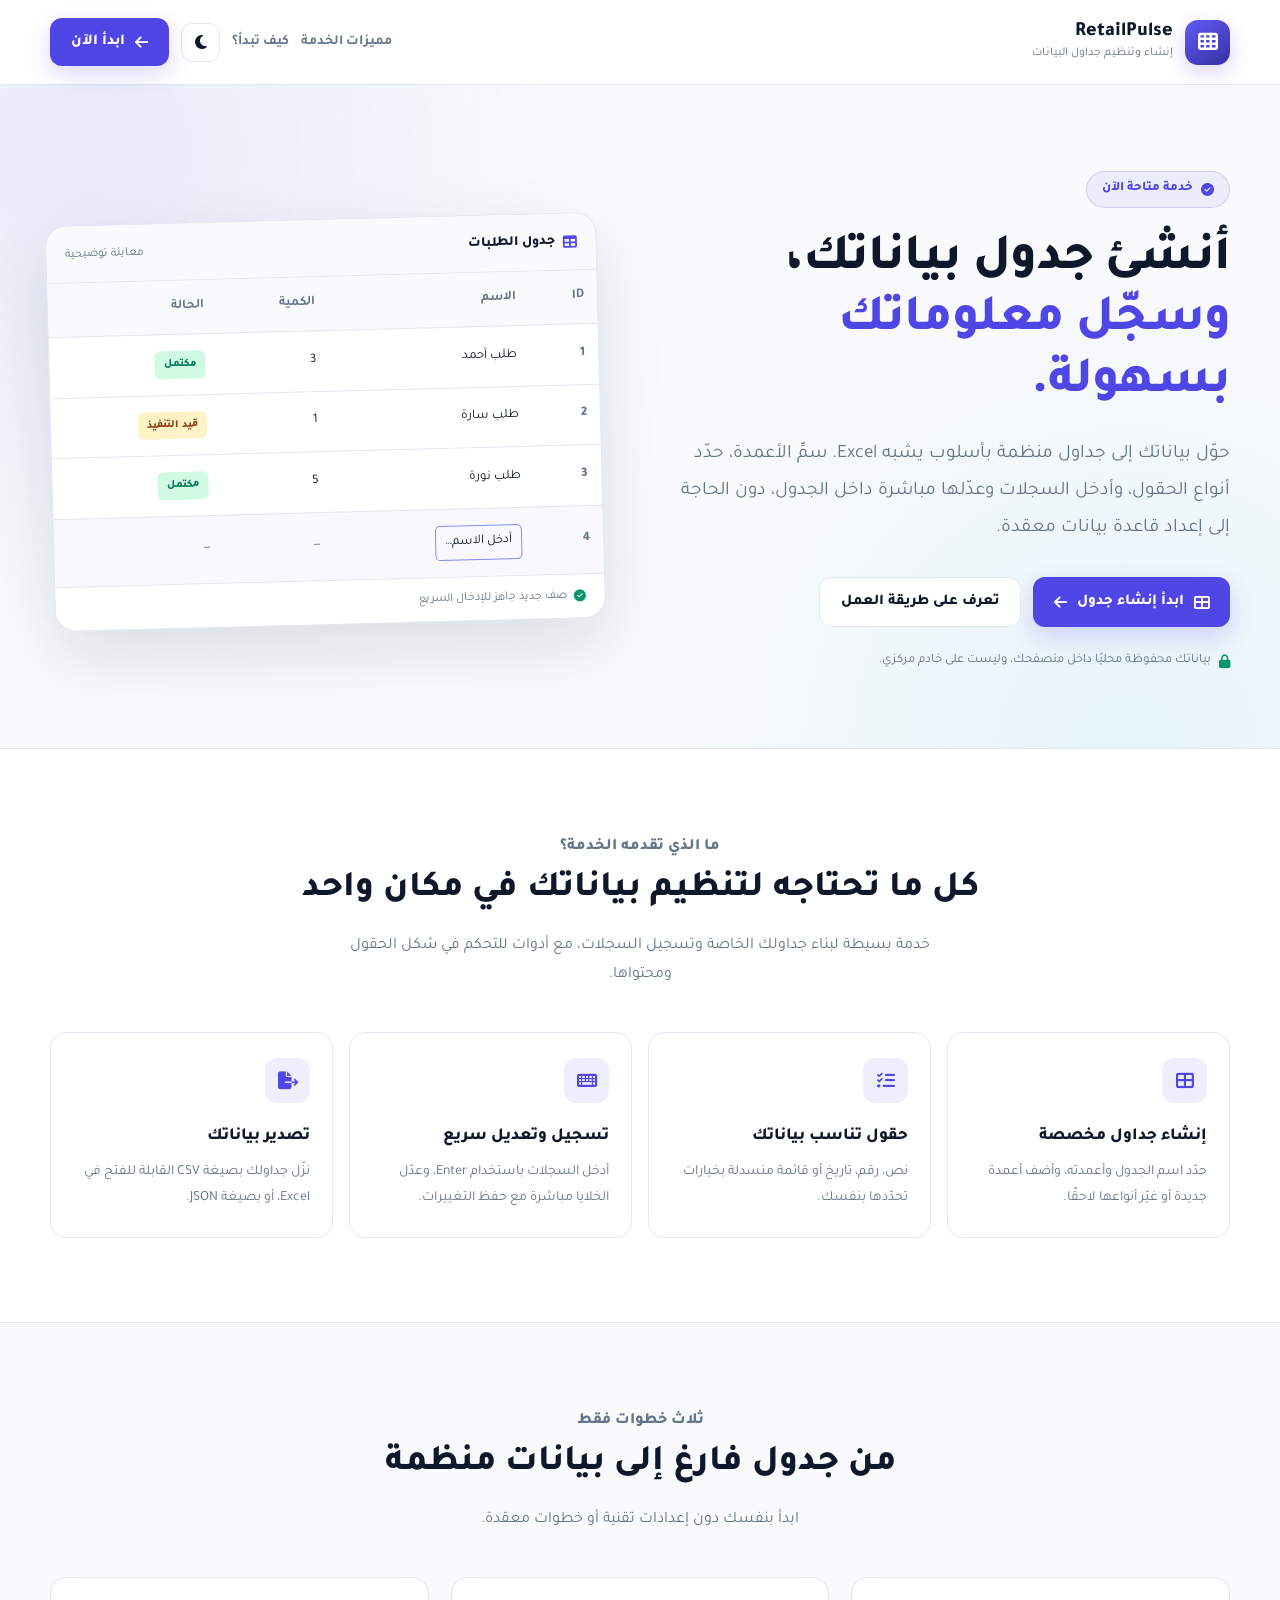
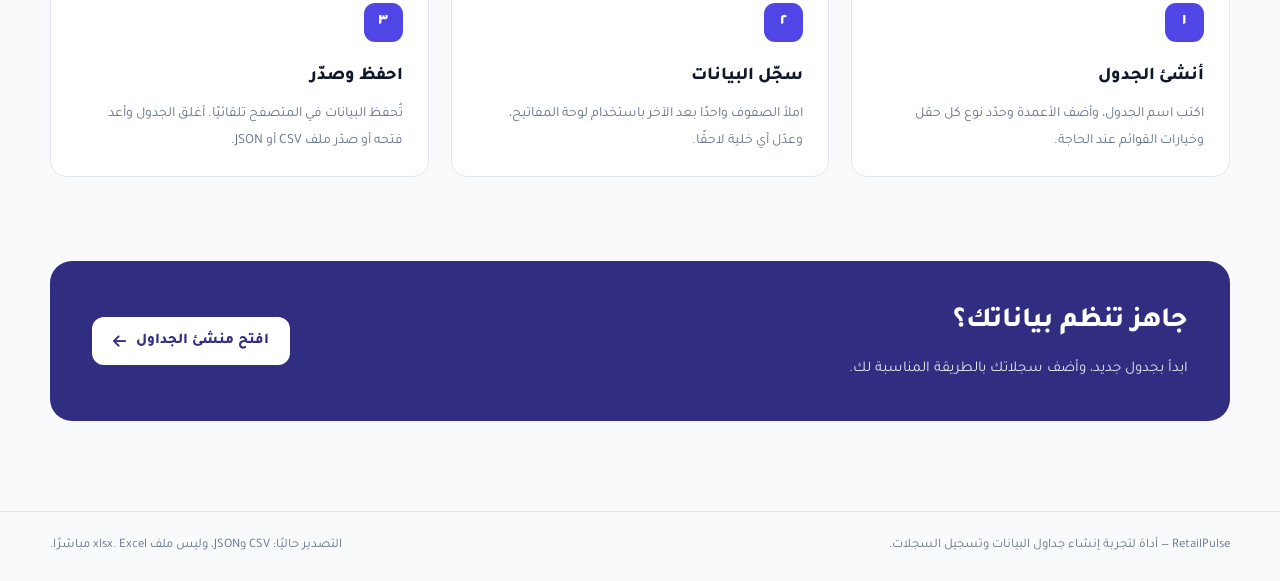
==== commit 750e40ac: "Replace simulated dashboard with service introduction and table builder CTA" ====
--- a/index.html
+++ b/index.html
@@ -1,338 +1,183 @@
 <!DOCTYPE html>
 <html lang="ar" dir="rtl">
 <head>
-    <meta charset="UTF-8">
-    <meta name="viewport" content="width=device-width, initial-scale=1.0">
-    <title>منصة نبض المبيعات | RetailPulse</title>
-    
-    <!-- Google Fonts: Tajawal for Arabic Typography -->
-    <link rel="preconnect" href="https://fonts.googleapis.com">
-    <link rel="preconnect" href="https://fonts.gstatic.com" crossorigin>
-    <link href="https://fonts.googleapis.com/css2?family=Tajawal:wght@300;400;500;600;700;800&display=swap" rel="stylesheet">
-    
-    <!-- Chart.js CDN for Data Visualization -->
-    <script src="https://cdn.jsdelivr.net/npm/chart.js@4.4.1/dist/chart.min.js"></script>
-    
-    <!-- FontAwesome CDN for Icons -->
-    <link rel="stylesheet" href="https://cdnjs.cloudflare.com/ajax/libs/font-awesome/6.5.1/css/all.min.css">
-    
-    <!-- Main CSS File -->
-    <link rel="stylesheet" href="style.css">
+  <meta charset="UTF-8">
+  <meta name="viewport" content="width=device-width, initial-scale=1.0">
+  <meta name="description" content="أنشئ جداول بيانات شبيهة بإكسل، حدد الأعمدة وأنواع الحقول، وسجّل البيانات وعدّلها بسهولة في متصفحك.">
+  <meta name="theme-color" content="#4f46e5">
+  <title>إنشاء جداول البيانات وتسجيل السجلات | RetailPulse</title>
+  <link rel="preconnect" href="https://fonts.googleapis.com">
+  <link rel="preconnect" href="https://fonts.gstatic.com" crossorigin>
+  <link href="https://fonts.googleapis.com/css2?family=Tajawal:wght@400;500;600;700;800&display=swap" rel="stylesheet">
+  <link rel="stylesheet" href="https://cdnjs.cloudflare.com/ajax/libs/font-awesome/6.5.1/css/all.min.css">
+  <link rel="stylesheet" href="style.css">
+  <link rel="stylesheet" href="home.css">
 </head>
-<body class="light-mode">
-    
-    <!-- =========================================
-         SIDEBAR NAVIGATION (يمين - RTL)
-         ========================================= -->
-    <aside class="sidebar" id="sidebar">
-        <div class="sidebar-header">
-            <div class="brand-logo">
-                <i class="fas fa-chart-line brand-icon"></i>
-            </div>
-            <h1 class="brand-title">نبض المبيعات</h1>
+<body class="landing-page light-mode">
+  <header class="lp-header">
+    <div class="lp-wrap lp-header-inner">
+      <a class="lp-brand" href="index.html" aria-label="RetailPulse - الصفحة الرئيسية">
+        <span class="lp-logo"><i class="fas fa-table-cells" aria-hidden="true"></i></span>
+        <span>
+          <strong class="lp-brand-name">RetailPulse</strong>
+          <small class="lp-brand-sub">إنشاء وتنظيم جداول البيانات</small>
+        </span>
+      </a>
+      <nav class="lp-header-actions" aria-label="التنقل الرئيسي">
+        <a class="lp-link" href="#features">مميزات الخدمة</a>
+        <a class="lp-link" href="#how-it-works">كيف تبدأ؟</a>
+        <button id="homeThemeToggle" class="lp-theme" type="button" title="تبديل المظهر" aria-label="تفعيل الوضع الليلي" aria-pressed="false">
+          <i id="homeThemeIcon" class="fas fa-moon" aria-hidden="true"></i>
+        </button>
+        <a class="lp-button primary" href="db.html"><i class="fas fa-arrow-left" aria-hidden="true"></i> ابدأ الآن</a>
+      </nav>
+    </div>
+  </header>
+
+  <main>
+    <section class="lp-hero" aria-labelledby="hero-title">
+      <div class="lp-wrap lp-hero-grid">
+        <div>
+          <span class="lp-eyebrow"><i class="fas fa-circle-check" aria-hidden="true"></i> خدمة متاحة الآن</span>
+          <h1 id="hero-title">أنشئ جدول بياناتك، <span>وسجّل معلوماتك بسهولة.</span></h1>
+          <p class="lp-lead">
+            حوّل بياناتك إلى جداول منظمة بأسلوب يشبه Excel.
+            سمِّ الأعمدة، حدّد أنواع الحقول، وأدخل السجلات وعدّلها مباشرة داخل الجدول،
+            دون الحاجة إلى إعداد قاعدة بيانات معقدة.
+          </p>
+          <div class="lp-hero-actions">
+            <a class="lp-button primary" href="db.html">
+              <i class="fas fa-table-cells-large" aria-hidden="true"></i>
+              ابدأ إنشاء جدول
+              <i class="fas fa-arrow-left" aria-hidden="true"></i>
+            </a>
+            <a class="lp-button secondary" href="#how-it-works">تعرف على طريقة العمل</a>
+          </div>
+          <p class="lp-note"><i class="fas fa-lock" aria-hidden="true"></i> بياناتك محفوظة محليًا داخل متصفحك، وليست على خادم مركزي.</p>
         </div>
-        
-        <!-- Navigation Menu -->
-        <nav class="sidebar-nav">
-            <ul class="nav-list">
-                <li class="nav-item active">
-                    <a href="#dashboard" class="nav-link" data-target="dashboard">
-                        <i class="fas fa-home"></i>
-                        <span>لوحة التحكم</span>
-                    </a>
-                </li>
-                <li class="nav-item">
-                    <a href="#sales" class="nav-link" data-target="sales">
-                        <i class="fas fa-shopping-cart"></i>
-                        <span>سجل المبيعات</span>
-                    </a>
-                </li>
-                <li class="nav-item">
-                    <a href="#products" class="nav-link" data-target="products">
-                        <i class="fas fa-box"></i>
-                        <span>المنتجات والمخزون</span>
-                    </a>
-                </li>
-                <li class="nav-item">
-                    <a href="#customers" class="nav-link" data-target="customers">
-                        <i class="fas fa-users"></i>
-                        <span>العملاء</span>
-                    </a>
-                </li>
-                <li class="nav-item">
-                    <a href="#reports" class="nav-link" data-target="reports">
-                        <i class="fas fa-file-alt"></i>
-                        <span>التقارير</span>
-                    </a>
-                </li>
-            </ul>
-        </nav>
-        
-        <!-- Quick Stats Footer -->
-        <div class="sidebar-footer">
-            <div class="quick-links">
-                <a href="#" class="quick-link" title="الإعدادات">
-                    <i class="fas fa-cog"></i>
-                </a>
-                <a href="#" class="quick-link" title="تسجيل الخروج">
-                    <i class="fas fa-sign-out-alt"></i>
-                </a>
-            </div>
+
+        <div class="lp-preview" aria-label="مثال توضيحي لشكل جدول بيانات">
+          <div class="lp-preview-header">
+            <span class="lp-preview-name"><i class="fas fa-table" aria-hidden="true"></i> جدول الطلبات</span>
+            <span class="lp-preview-meta">معاينة توضيحية</span>
+          </div>
+          <table class="lp-preview-table">
+            <thead>
+              <tr><th scope="col">ID</th><th scope="col">الاسم</th><th scope="col">الكمية</th><th scope="col">الحالة</th></tr>
+            </thead>
+            <tbody>
+              <tr><td>1</td><td>طلب أحمد</td><td>3</td><td><span class="lp-status done">مكتمل</span></td></tr>
+              <tr><td>2</td><td>طلب سارة</td><td>1</td><td><span class="lp-status wait">قيد التنفيذ</span></td></tr>
+              <tr><td>3</td><td>طلب نورة</td><td>5</td><td><span class="lp-status done">مكتمل</span></td></tr>
+              <tr class="lp-preview-new"><td>4</td><td><span class="lp-cell-input">أدخل الاسم…</span></td><td>—</td><td>—</td></tr>
+            </tbody>
+          </table>
+          <div class="lp-preview-bottom"><i class="fas fa-circle-check" aria-hidden="true"></i> صف جديد جاهز للإدخال السريع</div>
         </div>
-    </aside>
-    
-    <!-- =========================================
-         MAIN CONTENT AREA (وسط)
-         ========================================= -->
-    <main class="main-content">
-        <!-- TOP HEADER -->
-        <header class="top-header">
-            <div class="header-left">
-                <button class="back-button" id="backToDashboard">
-                    <i class="fas fa-arrow-right"></i>
-                </button>
-                <h2 class="page-title" id="pageTitle">لوحة التحكم</h2>
-            </div>
-            
-            <div class="header-actions">
-                <!-- Theme Toggle -->
-                <button class="theme-toggle" id="themeToggle" title="تبديل الوضع (ليلي/نهاري)">
-                    <i class="fas fa-moon" id="themeIcon"></i>
-                </button>
-                
-                <!-- Database page navigation -->
-                <a href="db.html" class="btn btn-secondary" title="الانتقال إلى إدارة قاعدة البيانات">
-                    <i class="fas fa-database" aria-hidden="true"></i>
-                    <span>قاعدة البيانات</span>
-                </a>
+      </div>
+    </section>
 
-                <!-- Upload Data Button -->
-                <button class="btn btn-primary" id="uploadDataBtn">
-                    <i class="fas fa-cloud-upload-alt"></i>
-                    <span>رفع بيانات جديدة</span>
-                </button>
-                
-                <!-- User Profile Dropdown (Simulated) -->
-                <div class="user-profile">
-                    <img src="https://ui-avatars.com/api/?name=Admin&background=4F46E5&color=fff" 
-                         alt="صورة المستخدم" 
-                         class="user-avatar">
-                    <span class="user-name">المدير</span>
-                </div>
-            </div>
-        </header>
-        
-        <!-- CONTENT CONTAINER -->
-        <div class="content-container">
-            
-            <!-- DASHBOARD OVERVIEW SECTION -->
-            <section id="dashboard" class="dashboard-section active">
-                <!-- Database builder shortcut -->
-                <div class="card" style="margin-bottom: 24px;">
-                    <div class="card-body" style="display: flex; align-items: center; justify-content: space-between; gap: 16px; flex-wrap: wrap;">
-                        <div>
-                            <h3 class="card-title"><i class="fas fa-database" aria-hidden="true"></i> إدارة البيانات</h3>
-                            <p>أنشئ جداول قاعدة البيانات وأضف الأعمدة والسجلات من صفحة البناء.</p>
-                        </div>
-                        <a href="db.html" class="btn btn-primary" style="text-decoration: none;">
-                            <i class="fas fa-plus-circle" aria-hidden="true"></i>
-                            <span>بناء قاعدة البيانات</span>
-                        </a>
-                    </div>
-                </div>
-                
-                <!-- KPI CARDS GRID -->
-                <div class="kpi-grid">
-                    
-                    <!-- Card 1: Total Sales -->
-                    <div class="kpi-card trend-positive">
-                        <div class="kpi-icon trends-up">
-                            <i class="fas fa-money-bill-wave"></i>
-                        </div>
-                        <div class="kpi-content">
-                            <h3 class="kpi-title">إجمالي المبيعات</h3>
-                            <p class="kpi-value" data-sales="245,890 ر.س">245,890 ر.س</p>
-                            <div class="kpi-trend">
-                                <span class="trend-badge positive">+12.5%</span>
-                                <span class="trend-period" data-mothd="هذا الشهر مقارنة بشهر الماضي">هذا الشهر مقارنة بشهر الماضي</span>
-                            </div>
-                        </div>
-                    </div>
-                    
-                    <!-- Card 2: New Orders -->
-                    <div class="kpi-card trend-positive">
-                        <div class="kpi-icon trends-up">
-                            <i class="fas fa-shopping-bag"></i>
-                        </div>
-                        <div class="kpi-content">
-                            <h3 class="kpi-title">طلبات جديدة</h3>
-                            <p class="kpi-value" data-orders="1,247">1,247 طلب</p>
-                            <div class="kpi-trend">
-                                <span class="trend-badge positive">+8.3%</span>
-                                <span class="trend-period" data-mothd="منذ يوم"></span>منذ يوم</span>
-                            </div>
-                        </div>
-                    </div>
-                    
-                    <!-- Card 3: Best Selling Product -->
-                    <div class="kpi-card trend-neutral">
-                        <div class="kpi-icon trends-up">
-                            <i class="fas fa-gift"></i>
-                        </div>
-                        <div class="kpi-content">
-                            <h3 class="kpi-title">المنتج الأكثر مبيعاً</h3>
-                            <p class="kpi-value kpi-text-small">سماعات بلوتوث Pro Max</p>
-                            <div class="kpi-sales-info">
-                                <span class="sales-count">542 بيع</span>
-                                <i class="fas fa-fire sales-icon"></i>
-                            </div>
-                        </div>
-                    </div>
-                    
-                    <!-- Card 4: Average Order Value -->
-                    <div class="kpi-card trend-positive">
-                        <div class="kpi-icon trends-up">
-                            <i class="fas fa-calculator"></i>
-                        </div>
-                        <div class="kpi-content">
-                            <h3 class="kpi-title">متوسط قيمة الطلبية</h3>
-                            <p class="kpi-value" data-aov="197.20">197.20 ر.س</p>
-                            <div class="kpi-trend">
-                                <span class="trend-badge positive">+5.7%</span>
-                                <span class="trend-period" data-mothd="منذ أسبوع"></span>منذ أسبوع</span>
-                            </div>
-                        </div>
-                    </div>
-                </div>
-                
-                <!-- CHART SECTION -->
-                <div class="charts-section">
-                    <div class="card">
-                        <div class="card-header">
-                            <h3 class="card-title"><i class="fas fa-chart-line"></i> نمو المبيعات الأسبوعي</h3>
-                            <div class="chart-controls">
-                                <button class="filter-btn active" data-filter="weekly">أسبوعي</button>
-                                <button class="filter-btn" data-filter="monthly">شهري</button>
-                                <button class="filter-btn" data-filter="yearly">سنوي</button>
-                            </div>
-                        </div>
-                        <div class="card-body">
-                            <canvas id="salesGrowthChart" height="150"></canvas>
-                        </div>
-                    </div>
-                    
-                    <!-- SMART INSIGHTS PANEL -->
-                    <div class="smart-insights-card">
-                        <div class="insights-header">
-                            <h3 class="card-title"><i class="fas fa-lightbulb" class="glow-icon"></i> توصيات ذكية</h3>
-                            <button class="refresh-btn">
-                                <i class="fas fa-sync-alt"></i>
-                            </button>
-                        </div>
-                        <div class="insights-content">
-                            
-                            <!-- Insight 1 -->
-                            <div class="insight-card priority-high">
-                                <div class="insight-icon">
-                                    <span class="priority-dot high"></span>
-                                    <i class="fas fa-chart-area"></i>
-                                </div>
-                                <div class="insight-body">
-                                    <h4 class="insight-title">انخفاض ملحوظ في أيام الثلاثاء</h4>
-                                    <p class="insight-description">تم ملاحظة انخفاض بنسبة 18% في المبيعات بين كل اثنين. يُنصح بتنفيذ عرض خاص في منتصف الأسبوع.</p>
-                                </div>
-                                <div class="insight-actions">
-                                    <button class="insight-action btn-secondary">عرض التفاصيل</button>
-                                    <button class="insight-action btn-primary" data-action="suggest">تطبيق التوصية</button>
-                                </div>
-                            </div>
-                            
-                            <!-- Insight 2 -->
-                            <div class="insight-card priority-medium">
-                                <div class="insight-icon">
-                                    <span class="priority-dot medium"></span>
-                                    <i class="fas fa-store"></i>
-                                </div>
-                                <div class="insight-body">
-                                    <h4 class="insight-title">العملاء المخلصين يزدادون</h4>
-                                    <p class="insight-description">عميلو الـVIP زاد بنسبة 25% خلال الشهر الماضي، مما يشير فعالية برامج الولاء.</p>
-                                </div>
-                                <div class="insight-actions">
-                                    <button class="insight-action btn-secondary">عرض التفاصيل</button>
-                                    <button class="insight-action btn-primary" data-action="suggest">تطبيق التوصية</button>
-                                </div>
-                            </div>
-                            
-                            <!-- Insight 3 -->
-                            <div class="insight-card priority-medium">
-                                <div class="insight-icon">
-                                    <span class="priority-dot medium"></span>
-                                    <i class="fas fa-box-open"></i>
-                                </div>
-                                <div class="insight-body">
-                                    <h4 class="insight-title">مخزون المنتج "السماعات" ينخفض</h4>
-                                    <p class="insight-description">مخزون المنتج الأكثر مبيعاً قد يستغرق 10 أيام لتنفذ. يُنصح بإرسال طلب جديد للمورد.</p>
-                                </div>
-                                <div class="insight-actions">
-                                    <button class="insight-action btn-secondary">عرض التفاصيل</button>
-                                    <button class="insight-action btn-primary" data-action="suggest">تطبيق التوصية</button>
-                                </div>
-                            </div>
-                            
-                        </div>
-                    </div>
-                </div>
-                
-            </section>
-            
+    <section class="lp-section alternate" id="features" aria-labelledby="features-title">
+      <div class="lp-wrap">
+        <div class="lp-section-heading">
+          <p class="lp-section-kicker">ما الذي تقدمه الخدمة؟</p>
+          <h2 id="features-title">كل ما تحتاجه لتنظيم بياناتك في مكان واحد</h2>
+          <p>خدمة بسيطة لبناء جداولك الخاصة وتسجيل السجلات، مع أدوات للتحكم في شكل الحقول ومحتواها.</p>
         </div>
-        
-        <!-- DATA MODAL (Upload Data Dialog) -->
-        <div class="modal-overlay" id="uploadModal">
-            <div class="modal-content">
-                <div class="modal-header">
-                    <h3 class="modal-title"><i class="fas fa-cloud-upload-alt"></i> رفع بيانات جديدة</h3>
-                    <button class="close-modal" data-close-modal>
-                        <i class="fas fa-times"></i>
-                    </button>
-                </div>
-                <div class="modal-body">
-                    <!-- Drag and Drop Area -->
-                    <div class="drag-drop-area">
-                        <div class="upload-icon"><i class="fas fa-cloud-upload-alt fa-3x"></i></div>
-                        <p class="upload-text">سحب وإفلات ملف البيانات هنا</p>
-                        <p class="upload-subtext">أو انقر للتنقل نحو الملف</p>
-                    </div>
-                    
-                    <!-- Supported Formats -->
-                    <div class="supported-formats">
-                        <i class="fas fa-file-csv"></i><span>ملفات CSV</span>
-                        <i class="fas fa-file-excel"></i><span>Excel (.xlsx)</span>
-                        <i class="fab fa-google-drive"></i><span>Google Sheets</span>
-                    </div>
-                    
-                    <!-- Progress Bar (Hidden by default) -->
-                    <div class="upload-progress">
-                        <div class="progress-bar">
-                            <div class="progress-fill" id="uploadProgress"></div>
-                        </div>
-                        <p class="upload-status">جارِ تحميل الملف...</p>
-                    </div>
-                </div>
-                <div class="modal-footer">
-                    <button class="btn btn-secondary close-modal" data-close-modal>إلغاء</button>
-                    <button class="btn btn-primary process-file"><i class="fas fa-check"></i> معالجة الملف ومعالجته</button>
-                </div>
-            </div>
+        <div class="lp-features">
+          <article class="lp-feature">
+            <div class="lp-feature-icon"><i class="fas fa-table-cells-large" aria-hidden="true"></i></div>
+            <h3>إنشاء جداول مخصصة</h3>
+            <p>حدّد اسم الجدول وأعمدته، وأضف أعمدة جديدة أو غيّر أنواعها لاحقًا.</p>
+          </article>
+          <article class="lp-feature">
+            <div class="lp-feature-icon"><i class="fas fa-list-check" aria-hidden="true"></i></div>
+            <h3>حقول تناسب بياناتك</h3>
+            <p>نص، رقم، تاريخ أو قائمة منسدلة بخيارات تحدّدها بنفسك.</p>
+          </article>
+          <article class="lp-feature">
+            <div class="lp-feature-icon"><i class="fas fa-keyboard" aria-hidden="true"></i></div>
+            <h3>تسجيل وتعديل سريع</h3>
+            <p>أدخل السجلات باستخدام Enter، وعدّل الخلايا مباشرة مع حفظ التغييرات.</p>
+          </article>
+          <article class="lp-feature">
+            <div class="lp-feature-icon"><i class="fas fa-file-export" aria-hidden="true"></i></div>
+            <h3>تصدير بياناتك</h3>
+            <p>نزّل جداولك بصيغة CSV القابلة للفتح في Excel، أو بصيغة JSON.</p>
+          </article>
         </div>
-    </main>
-    
-    <!-- TOAST NOTIFICATION CONTAINER -->
-    <div class="toast-container" id="toastContainer"></div>
-    
-    <!-- ==================== 
-         JAVASCRIPT LOGIC 
-         ==================== -->
-    <script src="script.js"></script>
+      </div>
+    </section>
+
+    <section class="lp-section" id="how-it-works" aria-labelledby="steps-title">
+      <div class="lp-wrap">
+        <div class="lp-section-heading">
+          <p class="lp-section-kicker">ثلاث خطوات فقط</p>
+          <h2 id="steps-title">من جدول فارغ إلى بيانات منظمة</h2>
+          <p>ابدأ بنفسك دون إعدادات تقنية أو خطوات معقدة.</p>
+        </div>
+        <div class="lp-steps">
+          <article class="lp-step">
+            <span class="lp-step-no">١</span>
+            <h3>أنشئ الجدول</h3>
+            <p>اكتب اسم الجدول، وأضف الأعمدة وحدّد نوع كل حقل وخيارات القوائم عند الحاجة.</p>
+          </article>
+          <article class="lp-step">
+            <span class="lp-step-no">٢</span>
+            <h3>سجّل البيانات</h3>
+            <p>املأ الصفوف واحدًا بعد الآخر باستخدام لوحة المفاتيح، وعدّل أي خلية لاحقًا.</p>
+          </article>
+          <article class="lp-step">
+            <span class="lp-step-no">٣</span>
+            <h3>احفظ وصدّر</h3>
+            <p>تُحفظ البيانات في المتصفح تلقائيًا. أغلق الجدول وأعد فتحه أو صدّر ملف CSV أو JSON.</p>
+          </article>
+        </div>
+      </div>
+    </section>
+
+    <section class="lp-cta">
+      <div class="lp-wrap">
+        <div class="lp-cta-panel">
+          <div>
+            <h2>جاهز تنظم بياناتك؟</h2>
+            <p>ابدأ بجدول جديد، وأضف سجلاتك بالطريقة المناسبة لك.</p>
+          </div>
+          <a class="lp-button" href="db.html">
+            افتح منشئ الجداول <i class="fas fa-arrow-left" aria-hidden="true"></i>
+          </a>
+        </div>
+      </div>
+    </section>
+  </main>
+
+  <footer class="lp-footer">
+    <div class="lp-wrap lp-footer-inner">
+      <span>RetailPulse — أداة لتجربة إنشاء جداول البيانات وتسجيل السجلات.</span>
+      <span>التصدير حاليًا: CSV وJSON، وليس ملف Excel ‏.xlsx مباشرًا.</span>
+    </div>
+  </footer>
+  <script>
+    (() => {
+      const key = "retailpulse-theme";
+      const button = document.getElementById("homeThemeToggle");
+      const icon = document.getElementById("homeThemeIcon");
+      const apply = (dark) => {
+        document.body.classList.toggle("dark-mode", dark);
+        document.body.classList.toggle("light-mode", !dark);
+        icon.className = dark ? "fas fa-sun" : "fas fa-moon";
+        button.setAttribute("aria-pressed", String(dark));
+        button.setAttribute("aria-label", dark ? "تفعيل الوضع النهاري" : "تفعيل الوضع الليلي");
+      };
+      try { apply(localStorage.getItem(key) === "dark"); }
+      catch (_) { apply(false); }
+      button.addEventListener("click", () => {
+        const dark = !document.body.classList.contains("dark-mode");
+        apply(dark);
+        try { localStorage.setItem(key, dark ? "dark" : "light"); }
+        catch (_) { /* Theme is still applied for this session. */ }
+      });
+    })();
+  </script>
 </body>
 </html>
--- a/home.css
+++ b/home.css
@@ -0,0 +1,170 @@
+/* RetailPulse informational landing page. Shared theme variables come from style.css. */
+body.landing-page {
+  display: block;
+  min-height: 100vh;
+  background: var(--bg-body-light);
+  color: var(--text-primary-light);
+  font-family: 'Tajawal', sans-serif;
+  overflow-x: hidden;
+}
+.landing-page a { text-decoration: none; }
+.landing-page button, .landing-page a { -webkit-tap-highlight-color: transparent; }
+.lp-wrap { width: min(1180px, calc(100% - 48px)); margin-inline: auto; }
+.lp-header {
+  position: relative;
+  z-index: 2;
+  background: var(--header-bg-light);
+  border-bottom: 1px solid var(--border-light);
+}
+.lp-header-inner {
+  min-height: 84px;
+  display: flex;
+  align-items: center;
+  justify-content: space-between;
+  flex-wrap: wrap;
+  gap: 18px;
+}
+.lp-brand { display: inline-flex; align-items: center; gap: 12px; color: var(--text-primary-light); }
+.lp-logo {
+  width: 45px; height: 45px; display: grid; place-items: center;
+  border-radius: 13px; color: #fff;
+  background: linear-gradient(145deg, #625bf6, #3730a3);
+  box-shadow: 0 7px 20px rgba(79, 70, 229, .22);
+  font-size: 20px;
+}
+.lp-brand-name { display: block; font-size: 20px; font-weight: 800; line-height: 1.2; }
+.lp-brand-sub { display: block; color: var(--text-secondary-light); font-size: 12px; }
+.lp-header-actions { display: flex; gap: 12px; align-items: center; }
+.lp-link { font-size: 14px; color: var(--text-secondary-light); font-weight: 700; }
+.lp-link:hover { color: var(--primary-color); }
+.lp-theme {
+  display: grid; place-items: center; height: 39px; width: 39px;
+  border: 1px solid var(--border-light);
+  border-radius: 11px; color: var(--text-primary-light);
+  background: var(--card-bg-light); cursor: pointer; font-size: 16px;
+}
+.lp-theme:hover { border-color: var(--primary-color); }
+.lp-button {
+  display: inline-flex; align-items: center; justify-content: center; gap: 10px;
+  min-height: 48px; border-radius: 12px; font: inherit;
+  font-weight: 800; font-size: 15px; padding: 12px 21px;
+  transition: transform .2s ease, box-shadow .2s ease, background-color .2s ease;
+  cursor: pointer;
+}
+.lp-button:hover { transform: translateY(-2px); }
+.lp-button.primary { background: #4f46e5; color: #fff; box-shadow: 0 9px 24px rgba(79,70,229,.2); }
+.lp-button.primary:hover { background: #4338ca; }
+.lp-button.secondary {
+  background: var(--card-bg-light);
+  color: var(--text-primary-light); border: 1px solid var(--border-light);
+}
+.lp-hero {
+  padding: 86px 0 76px;
+  background:
+    radial-gradient(circle at 7% 10%, rgba(99, 102, 241, .10), transparent 36%),
+    radial-gradient(circle at 88% 100%, rgba(14, 165, 233, .08), transparent 35%);
+}
+.lp-hero-grid { display: grid; grid-template-columns: 1.02fr .98fr; align-items: center; gap: 56px; }
+.lp-eyebrow {
+  display: inline-flex; align-items: center; gap: 8px; font-size: 13px;
+  font-weight: 800; color: #4f46e5; border: 1px solid rgba(79,70,229,.18);
+  border-radius: 99px; background: rgba(79,70,229,.07);
+  padding: 7px 15px; margin-bottom: 22px;
+}
+body.dark-mode .lp-eyebrow { color: #a5b4fc; border-color: #44447d; background: #252746; }
+.lp-hero h1 { font-size: clamp(37px, 4vw, 60px); line-height: 1.2; font-weight: 800; letter-spacing: -.8px; margin: 0 0 22px; }
+.lp-hero h1 span { color: #4f46e5; }
+body.dark-mode .lp-hero h1 span { color: #a5b4fc; }
+.lp-lead { font-size: 19px; color: var(--text-secondary-light); line-height: 1.95; max-width: 570px; margin-bottom: 30px; }
+.lp-hero-actions { display: flex; flex-wrap: wrap; gap: 12px; }
+.lp-note { display: flex; align-items: center; gap: 8px; color: var(--text-secondary-light); font-size: 13px; margin-top: 24px; }
+.lp-note i { color: #059669; }
+.lp-preview {
+  background: var(--card-bg-light); border: 1px solid var(--border-light);
+  border-radius: 21px; box-shadow: 0 26px 68px rgba(15,23,42,.12);
+  overflow: hidden; transform: rotate(-1.5deg);
+}
+.lp-preview-header {
+  border-bottom: 1px solid var(--border-light);
+  display: flex; align-items: center; justify-content: space-between; gap: 10px;
+  padding: 17px 18px; background: var(--bg-body-light);
+}
+.lp-preview-name { font-size: 14px; font-weight: 800; display: flex; align-items: center; gap: 8px; }
+.lp-preview-name i { color: #4f46e5; }
+.lp-preview-meta { font-size: 12px; color: var(--text-secondary-light); }
+.lp-preview-table { width: 100%; border-collapse: collapse; font-size: 13px; text-align: right; }
+.lp-preview-table th, .lp-preview-table td { border-bottom: 1px solid var(--border-light); padding: 16px 13px; white-space: nowrap; }
+.lp-preview-table th { color: var(--text-secondary-light); background: var(--bg-body-light); font-weight: 700; }
+.lp-preview-table td:first-child { font-weight: 800; color: var(--text-secondary-light); }
+.lp-preview-table tr:last-child td { border-bottom: none; }
+.lp-status { display: inline-block; font-weight: 800; padding: 5px 9px; border-radius: 6px; font-size: 11px; }
+.lp-status.done { color: #047857; background: #d1fae5; }
+.lp-status.wait { color: #92400e; background: #fef3c7; }
+.lp-preview-new td { background: rgba(79,70,229,.04); color: var(--text-secondary-light); }
+.lp-preview-new .lp-cell-input { display: inline-block; min-width: 80px; border-radius: 5px; padding: 6px 9px; border: 1px solid #818cf8; color: var(--text-primary-light); }
+.lp-preview-bottom { display: flex; gap: 7px; align-items: center; padding: 12px 18px; font-size: 12px; border-top: 1px solid var(--border-light); color: var(--text-secondary-light); }
+.lp-preview-bottom i { color: #059669; }
+.lp-section { padding: 84px 0; }
+.lp-section.alternate { background: var(--header-bg-light); border-block: 1px solid var(--border-light); }
+.lp-section-heading { text-align: center; margin-bottom: 42px; }
+.lp-section-kicker { color: #4f46e5; font-size: 13px; font-weight: 800; margin-bottom: 11px; }
+body.dark-mode .lp-section-kicker { color: #a5b4fc; }
+.lp-section-heading h2 { font-size: clamp(26px, 3vw, 36px); font-weight: 800; margin: 0 0 13px; }
+.lp-section-heading p { font-size: 16px; line-height: 1.8; color: var(--text-secondary-light); max-width: 640px; margin: 0 auto; }
+.lp-features { display: grid; grid-template-columns: repeat(4, minmax(0,1fr)); gap: 16px; }
+.lp-feature {
+  border-radius: 16px; padding: 25px 22px;
+  border: 1px solid var(--border-light); background: var(--card-bg-light);
+}
+.lp-feature-icon { width: 45px; height: 45px; border-radius: 12px; display: grid; place-items: center; background: rgba(79,70,229,.09); color: #4f46e5; margin-bottom: 20px; font-size: 18px; }
+.lp-feature h3 { font-size: 17px; font-weight: 800; margin: 0 0 10px; }
+.lp-feature p { color: var(--text-secondary-light); font-size: 14px; line-height: 1.85; }
+.lp-steps { display: grid; grid-template-columns: repeat(3, minmax(0,1fr)); gap: 22px; }
+.lp-step { position: relative; padding: 25px 25px 22px; border: 1px solid var(--border-light); border-radius: 16px; background: var(--card-bg-light); }
+.lp-step-no { width: 39px; height: 39px; display: grid; place-items: center; color: #fff; background: #4f46e5; border-radius: 11px; font-weight: 800; margin-bottom: 20px; }
+.lp-step h3 { font-size: 18px; font-weight: 800; margin: 0 0 10px; }
+.lp-step p { color: var(--text-secondary-light); font-size: 14px; line-height: 1.9; }
+.lp-cta { padding: 0 0 90px; }
+.lp-cta-panel {
+  display: flex; justify-content: space-between; align-items: center; gap: 28px;
+  padding: 39px 42px; border-radius: 22px; background: #312e81; color: #fff;
+}
+.lp-cta-panel h2 { font-size: 28px; margin: 0 0 10px; font-weight: 800; }
+.lp-cta-panel p { font-size: 15px; opacity: .88; margin: 0; line-height: 1.8; }
+.lp-cta-panel .lp-button { background: #fff; color: #312e81; white-space: nowrap; }
+.lp-cta-panel .lp-button:hover { background: #eef2ff; }
+.lp-footer { padding: 24px 0; border-top: 1px solid var(--border-light); }
+.lp-footer-inner { display: flex; flex-wrap: wrap; justify-content: space-between; gap: 10px; font-size: 13px; color: var(--text-secondary-light); }
+.lp-footer a { color: var(--primary-color); font-weight: 700; }
+.lp-sr-only { position: absolute; height: 1px; width: 1px; overflow: hidden; clip: rect(0,0,0,0); white-space: nowrap; }
+@media (max-width: 1000px) {
+  .lp-hero-grid { gap: 28px; }
+  .lp-features { grid-template-columns: repeat(2,minmax(0,1fr)); }
+}
+@media (max-width: 760px) {
+  .lp-wrap { width: min(100% - 32px, 560px); }
+  .lp-header-inner { min-height: 72px; }
+  .lp-brand-name { font-size: 17px; }
+  .lp-header-actions .lp-link { display: none; }
+  .lp-hero { padding: 56px 0 60px; }
+  .lp-hero-grid { grid-template-columns: 1fr; gap: 32px; }
+  .lp-preview { transform: none; }
+  .lp-lead { font-size: 16px; }
+  .lp-hero h1 { font-size: clamp(34px, 8vw, 44px); }
+  .lp-section { padding: 64px 0; }
+  .lp-features, .lp-steps { grid-template-columns: 1fr; gap: 14px; }
+  .lp-cta { padding-bottom: 58px; }
+  .lp-cta-panel { flex-direction: column; align-items: flex-start; padding: 28px 24px; }
+  .lp-cta-panel h2 { font-size: 24px; }
+  .lp-preview-table th, .lp-preview-table td { padding: 12px 9px; font-size: 11px; }
+}
+@media (max-width: 390px) {
+  .lp-brand-sub { display: none; }
+  .lp-button { font-size: 13px; padding-inline: 14px; }
+  .lp-preview-table th, .lp-preview-table td { padding-inline: 7px; font-size: 10px; }
+  .lp-preview-name { font-size: 12px; }
+}
+@media (prefers-reduced-motion: reduce) {
+  .lp-button { transition: none; }
+  .lp-button:hover { transform: none; }
+}
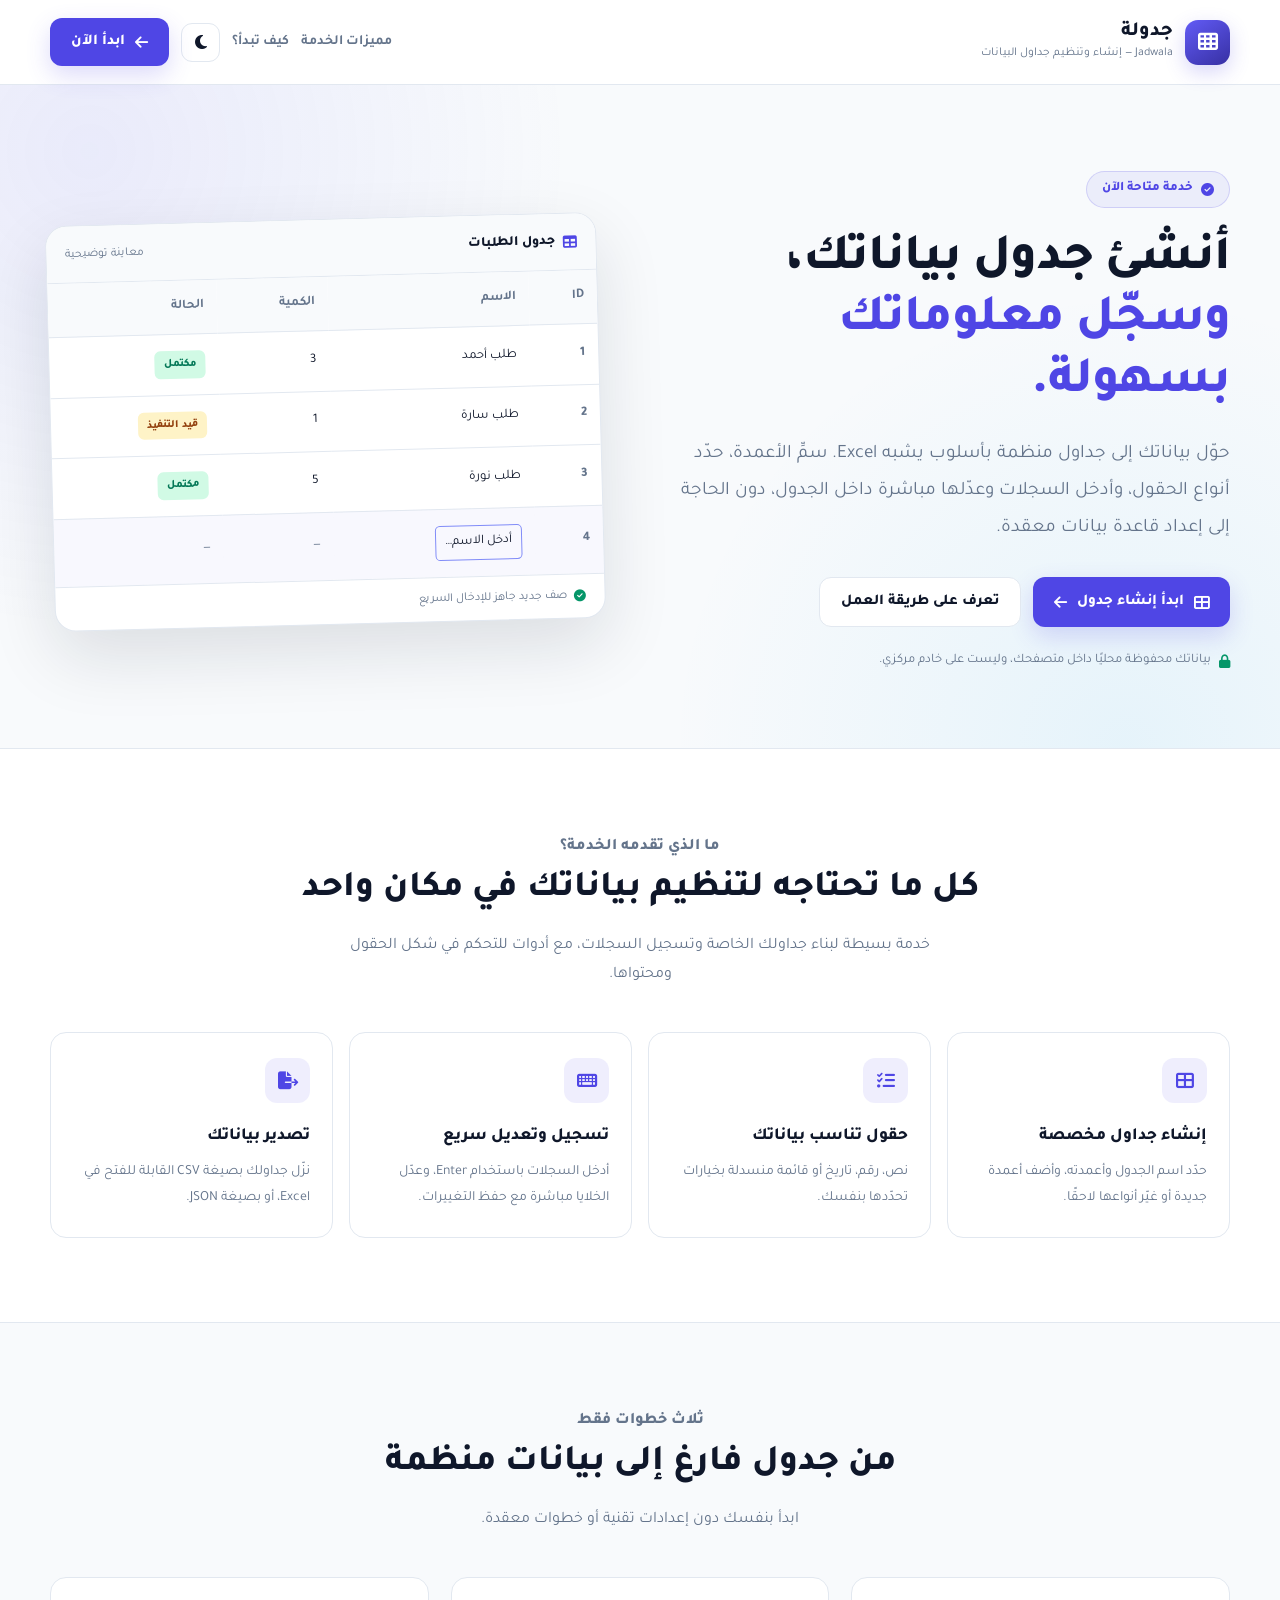
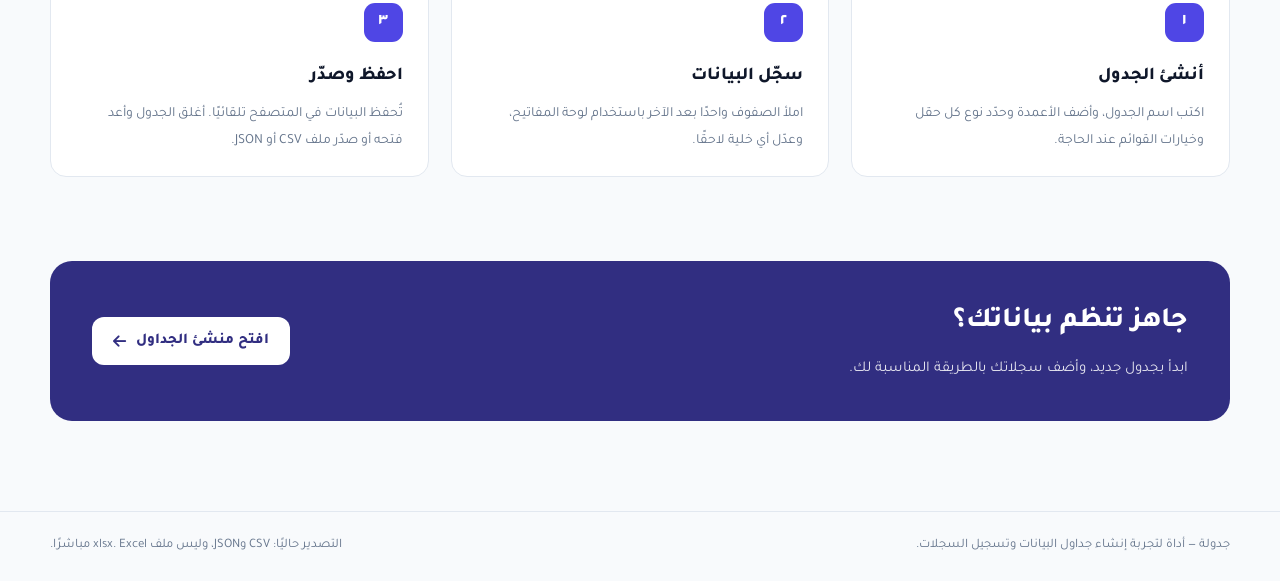
==== commit 612a3563: "Adopt Jadwala branding on service home page" ====
--- a/index.html
+++ b/index.html
@@ -5,7 +5,7 @@
   <meta name="viewport" content="width=device-width, initial-scale=1.0">
   <meta name="description" content="أنشئ جداول بيانات شبيهة بإكسل، حدد الأعمدة وأنواع الحقول، وسجّل البيانات وعدّلها بسهولة في متصفحك.">
   <meta name="theme-color" content="#4f46e5">
-  <title>إنشاء جداول البيانات وتسجيل السجلات | RetailPulse</title>
+  <title>جدولة | إنشاء جداول البيانات وتسجيل السجلات</title>
   <link rel="preconnect" href="https://fonts.googleapis.com">
   <link rel="preconnect" href="https://fonts.gstatic.com" crossorigin>
   <link href="https://fonts.googleapis.com/css2?family=Tajawal:wght@400;500;600;700;800&display=swap" rel="stylesheet">
@@ -16,11 +16,11 @@
 <body class="landing-page light-mode">
   <header class="lp-header">
     <div class="lp-wrap lp-header-inner">
-      <a class="lp-brand" href="index.html" aria-label="RetailPulse - الصفحة الرئيسية">
+      <a class="lp-brand" href="index.html" aria-label="جدولة - الصفحة الرئيسية">
         <span class="lp-logo"><i class="fas fa-table-cells" aria-hidden="true"></i></span>
         <span>
-          <strong class="lp-brand-name">RetailPulse</strong>
-          <small class="lp-brand-sub">إنشاء وتنظيم جداول البيانات</small>
+          <strong class="lp-brand-name">جدولة</strong>
+          <small class="lp-brand-sub">Jadwala — إنشاء وتنظيم جداول البيانات</small>
         </span>
       </a>
       <nav class="lp-header-actions" aria-label="التنقل الرئيسي">
@@ -153,7 +153,7 @@
 
   <footer class="lp-footer">
     <div class="lp-wrap lp-footer-inner">
-      <span>RetailPulse — أداة لتجربة إنشاء جداول البيانات وتسجيل السجلات.</span>
+      <span>جدولة — أداة لتجربة إنشاء جداول البيانات وتسجيل السجلات.</span>
       <span>التصدير حاليًا: CSV وJSON، وليس ملف Excel ‏.xlsx مباشرًا.</span>
     </div>
   </footer>
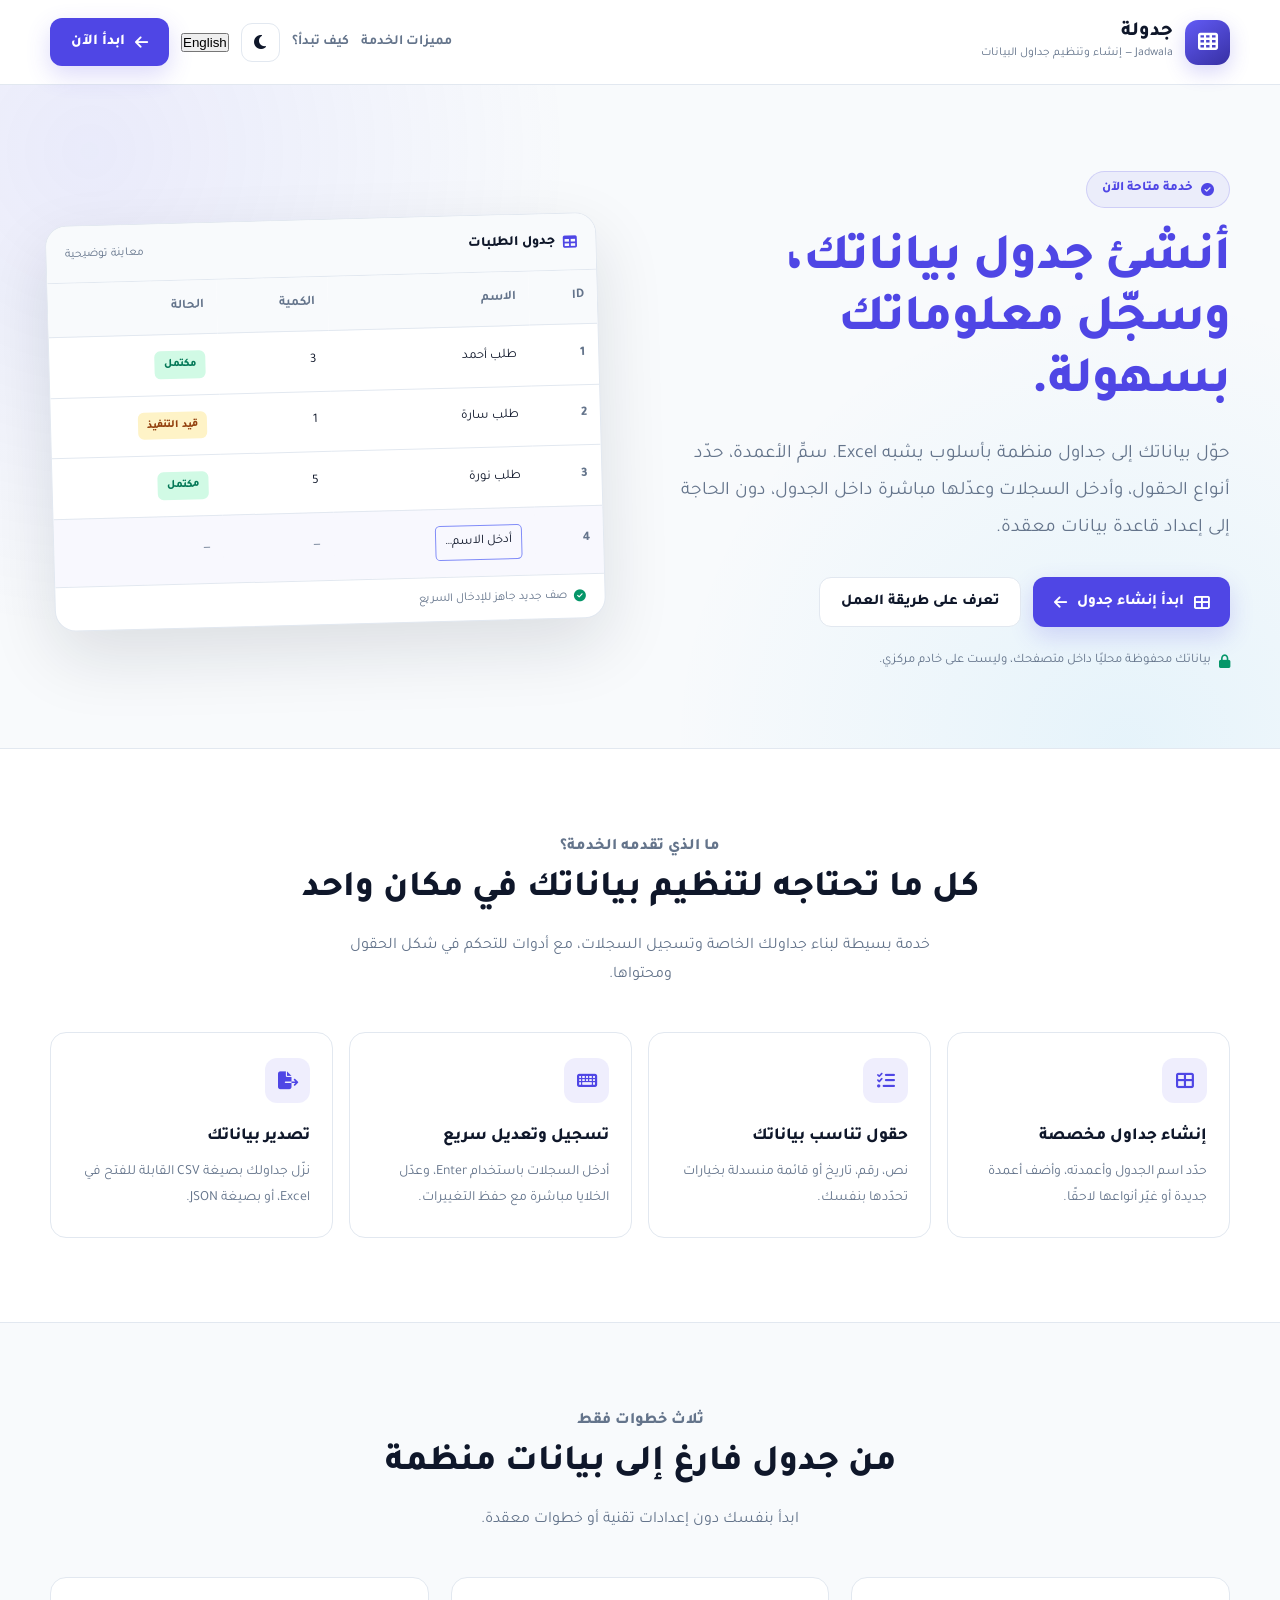
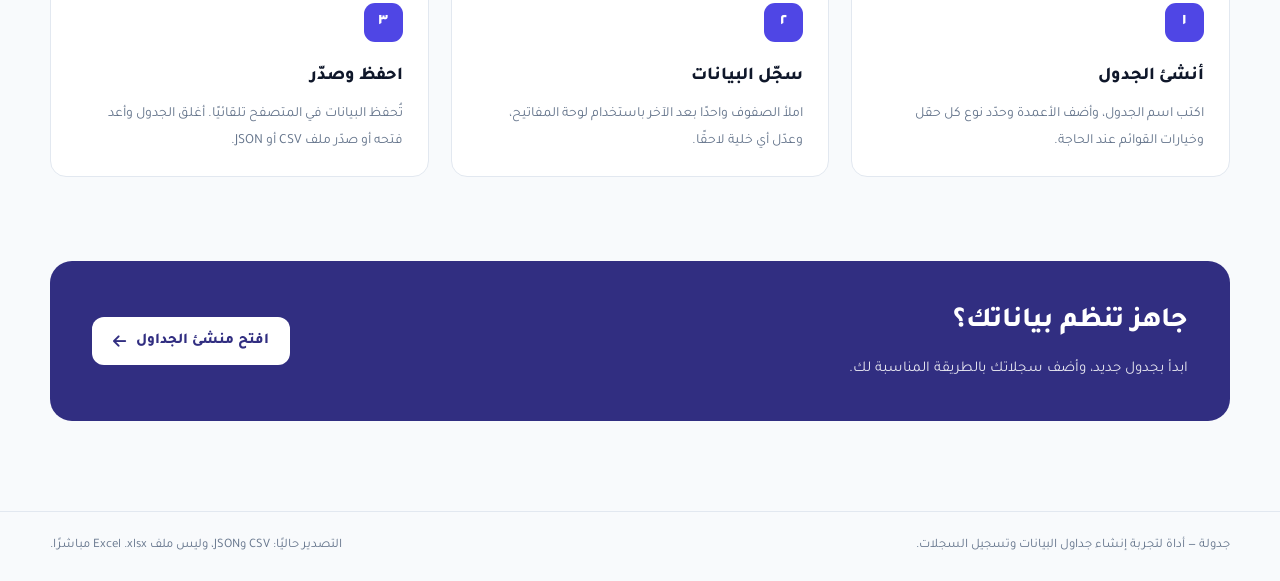
==== commit 0f68f161: "Localize Jadwala landing page in Arabic and English" ====
--- a/index.html
+++ b/index.html
@@ -3,9 +3,9 @@
 <head>
   <meta charset="UTF-8">
   <meta name="viewport" content="width=device-width, initial-scale=1.0">
-  <meta name="description" content="أنشئ جداول بيانات شبيهة بإكسل، حدد الأعمدة وأنواع الحقول، وسجّل البيانات وعدّلها بسهولة في متصفحك.">
+  <meta name="description" data-i18n="homeDescription" content="أنشئ جداول بيانات شبيهة بإكسل، حدد الأعمدة وأنواع الحقول، وسجّل البيانات وعدّلها بسهولة في متصفحك.">
   <meta name="theme-color" content="#4f46e5">
-  <title>جدولة | إنشاء جداول البيانات وتسجيل السجلات</title>
+  <title data-i18n="homeTitle">جدولة | إنشاء جداول البيانات وتسجيل السجلات</title>
   <link rel="preconnect" href="https://fonts.googleapis.com">
   <link rel="preconnect" href="https://fonts.gstatic.com" crossorigin>
   <link href="https://fonts.googleapis.com/css2?family=Tajawal:wght@400;500;600;700;800&display=swap" rel="stylesheet">
@@ -16,20 +16,21 @@
 <body class="landing-page light-mode">
   <header class="lp-header">
     <div class="lp-wrap lp-header-inner">
-      <a class="lp-brand" href="index.html" aria-label="جدولة - الصفحة الرئيسية">
+      <a class="lp-brand" href="index.html" data-i18n-aria="homeAria" aria-label="جدولة - الصفحة الرئيسية">
         <span class="lp-logo"><i class="fas fa-table-cells" aria-hidden="true"></i></span>
         <span>
-          <strong class="lp-brand-name">جدولة</strong>
-          <small class="lp-brand-sub">Jadwala — إنشاء وتنظيم جداول البيانات</small>
+          <strong class="lp-brand-name" data-i18n="appName">جدولة</strong>
+          <small class="lp-brand-sub" data-i18n="tagline">Jadwala — إنشاء وتنظيم جداول البيانات</small>
         </span>
       </a>
-      <nav class="lp-header-actions" aria-label="التنقل الرئيسي">
-        <a class="lp-link" href="#features">مميزات الخدمة</a>
-        <a class="lp-link" href="#how-it-works">كيف تبدأ؟</a>
-        <button id="homeThemeToggle" class="lp-theme" type="button" title="تبديل المظهر" aria-label="تفعيل الوضع الليلي" aria-pressed="false">
+      <nav class="lp-header-actions" data-i18n-aria="mainNavigation" aria-label="التنقل الرئيسي">
+        <a class="lp-link" href="#features" data-i18n="featuresNav">مميزات الخدمة</a>
+        <a class="lp-link" href="#how-it-works" data-i18n="howNav">كيف تبدأ؟</a>
+        <button id="homeThemeToggle" data-i18n-aria="themeDarkAria" class="lp-theme" type="button" title="تبديل المظهر" aria-label="تفعيل الوضع الليلي" aria-pressed="false">
           <i id="homeThemeIcon" class="fas fa-moon" aria-hidden="true"></i>
         </button>
-        <a class="lp-button primary" href="db.html"><i class="fas fa-arrow-left" aria-hidden="true"></i> ابدأ الآن</a>
+        <button id="homeLangToggle" class="lp-lang" type="button" title="Switch language" data-i18n="langToggle" aria-label="Switch language">English</button>
+        <a class="lp-button primary" href="db.html"><i class="fas fa-arrow-left" aria-hidden="true"></i> <span data-i18n="startNow">ابدأ الآن</span></a>
       </nav>
     </div>
   </header>
@@ -38,41 +39,37 @@
     <section class="lp-hero" aria-labelledby="hero-title">
       <div class="lp-wrap lp-hero-grid">
         <div>
-          <span class="lp-eyebrow"><i class="fas fa-circle-check" aria-hidden="true"></i> خدمة متاحة الآن</span>
-          <h1 id="hero-title">أنشئ جدول بياناتك، <span>وسجّل معلوماتك بسهولة.</span></h1>
-          <p class="lp-lead">
-            حوّل بياناتك إلى جداول منظمة بأسلوب يشبه Excel.
-            سمِّ الأعمدة، حدّد أنواع الحقول، وأدخل السجلات وعدّلها مباشرة داخل الجدول،
-            دون الحاجة إلى إعداد قاعدة بيانات معقدة.
-          </p>
+          <span class="lp-eyebrow"><i class="fas fa-circle-check" aria-hidden="true"></i> <span data-i18n="available">خدمة متاحة الآن</span></span>
+          <h1 id="hero-title"><span class="hero-plain" data-i18n="heroLead">أنشئ جدول بياناتك،</span> <span class="hero-highlight" data-i18n="heroAccent">وسجّل معلوماتك بسهولة.</span></h1>
+          <p class="lp-lead" data-i18n="heroText">حوّل بياناتك إلى جداول منظمة بأسلوب يشبه Excel. سمِّ الأعمدة، حدّد أنواع الحقول، وأدخل السجلات وعدّلها مباشرة داخل الجدول، دون الحاجة إلى إعداد قاعدة بيانات معقدة.</p>
           <div class="lp-hero-actions">
             <a class="lp-button primary" href="db.html">
               <i class="fas fa-table-cells-large" aria-hidden="true"></i>
-              ابدأ إنشاء جدول
+              <span data-i18n="createCTA">ابدأ إنشاء جدول</span>
               <i class="fas fa-arrow-left" aria-hidden="true"></i>
             </a>
-            <a class="lp-button secondary" href="#how-it-works">تعرف على طريقة العمل</a>
+            <a class="lp-button secondary" href="#how-it-works" data-i18n="learnMore">تعرف على طريقة العمل</a>
           </div>
-          <p class="lp-note"><i class="fas fa-lock" aria-hidden="true"></i> بياناتك محفوظة محليًا داخل متصفحك، وليست على خادم مركزي.</p>
+          <p class="lp-note"><i class="fas fa-lock" aria-hidden="true"></i> <span data-i18n="localNote">بياناتك محفوظة محليًا داخل متصفحك، وليست على خادم مركزي.</span></p>
         </div>
 
-        <div class="lp-preview" aria-label="مثال توضيحي لشكل جدول بيانات">
+        <div class="lp-preview" data-i18n-aria="previewAria" aria-label="مثال توضيحي لشكل جدول بيانات">
           <div class="lp-preview-header">
-            <span class="lp-preview-name"><i class="fas fa-table" aria-hidden="true"></i> جدول الطلبات</span>
-            <span class="lp-preview-meta">معاينة توضيحية</span>
+            <span class="lp-preview-name"><i class="fas fa-table" aria-hidden="true"></i> <span data-i18n="previewName">جدول الطلبات</span></span>
+            <span class="lp-preview-meta" data-i18n="demoLabel">معاينة توضيحية</span>
           </div>
           <table class="lp-preview-table">
             <thead>
-              <tr><th scope="col">ID</th><th scope="col">الاسم</th><th scope="col">الكمية</th><th scope="col">الحالة</th></tr>
+              <tr><th scope="col">ID</th><th scope="col" data-i18n="colName">الاسم</th><th scope="col" data-i18n="colQuantity">الكمية</th><th scope="col" data-i18n="colStatus">الحالة</th></tr>
             </thead>
             <tbody>
-              <tr><td>1</td><td>طلب أحمد</td><td>3</td><td><span class="lp-status done">مكتمل</span></td></tr>
-              <tr><td>2</td><td>طلب سارة</td><td>1</td><td><span class="lp-status wait">قيد التنفيذ</span></td></tr>
-              <tr><td>3</td><td>طلب نورة</td><td>5</td><td><span class="lp-status done">مكتمل</span></td></tr>
-              <tr class="lp-preview-new"><td>4</td><td><span class="lp-cell-input">أدخل الاسم…</span></td><td>—</td><td>—</td></tr>
+              <tr><td>1</td><td><span data-i18n="exampleOne">طلب أحمد</span></td><td>3</td><td><span class="lp-status done" data-i18n="completed">مكتمل</span></td></tr>
+              <tr><td>2</td><td><span data-i18n="exampleTwo">طلب سارة</span></td><td>1</td><td><span class="lp-status wait" data-i18n="inProgress">قيد التنفيذ</span></td></tr>
+              <tr><td>3</td><td><span data-i18n="exampleThree">طلب نورة</span></td><td>5</td><td><span class="lp-status done" data-i18n="completed">مكتمل</span></td></tr>
+              <tr class="lp-preview-new"><td>4</td><td><span class="lp-cell-input" data-i18n="enterName">أدخل الاسم…</span></td><td>—</td><td>—</td></tr>
             </tbody>
           </table>
-          <div class="lp-preview-bottom"><i class="fas fa-circle-check" aria-hidden="true"></i> صف جديد جاهز للإدخال السريع</div>
+          <div class="lp-preview-bottom"><i class="fas fa-circle-check" aria-hidden="true"></i> <span data-i18n="readyNewRow">صف جديد جاهز للإدخال السريع</span></div>
         </div>
       </div>
     </section>
@@ -80,30 +77,30 @@
     <section class="lp-section alternate" id="features" aria-labelledby="features-title">
       <div class="lp-wrap">
         <div class="lp-section-heading">
-          <p class="lp-section-kicker">ما الذي تقدمه الخدمة؟</p>
-          <h2 id="features-title">كل ما تحتاجه لتنظيم بياناتك في مكان واحد</h2>
-          <p>خدمة بسيطة لبناء جداولك الخاصة وتسجيل السجلات، مع أدوات للتحكم في شكل الحقول ومحتواها.</p>
+          <p class="lp-section-kicker" data-i18n="featuresKicker">ما الذي تقدمه الخدمة؟</p>
+          <h2 id="features-title" data-i18n="featuresTitle">كل ما تحتاجه لتنظيم بياناتك في مكان واحد</h2>
+          <p data-i18n="featuresIntro">خدمة بسيطة لبناء جداولك الخاصة وتسجيل السجلات، مع أدوات للتحكم في شكل الحقول ومحتواها.</p>
         </div>
         <div class="lp-features">
           <article class="lp-feature">
             <div class="lp-feature-icon"><i class="fas fa-table-cells-large" aria-hidden="true"></i></div>
-            <h3>إنشاء جداول مخصصة</h3>
-            <p>حدّد اسم الجدول وأعمدته، وأضف أعمدة جديدة أو غيّر أنواعها لاحقًا.</p>
+            <h3 data-i18n="featureOne">إنشاء جداول مخصصة</h3>
+            <p data-i18n="featureOneDesc">حدّد اسم الجدول وأعمدته، وأضف أعمدة جديدة أو غيّر أنواعها لاحقًا.</p>
           </article>
           <article class="lp-feature">
             <div class="lp-feature-icon"><i class="fas fa-list-check" aria-hidden="true"></i></div>
-            <h3>حقول تناسب بياناتك</h3>
-            <p>نص، رقم، تاريخ أو قائمة منسدلة بخيارات تحدّدها بنفسك.</p>
+            <h3 data-i18n="featureTwo">حقول تناسب بياناتك</h3>
+            <p data-i18n="featureTwoDesc">نص، رقم، تاريخ أو قائمة منسدلة بخيارات تحدّدها بنفسك.</p>
           </article>
           <article class="lp-feature">
             <div class="lp-feature-icon"><i class="fas fa-keyboard" aria-hidden="true"></i></div>
-            <h3>تسجيل وتعديل سريع</h3>
-            <p>أدخل السجلات باستخدام Enter، وعدّل الخلايا مباشرة مع حفظ التغييرات.</p>
+            <h3 data-i18n="featureThree">تسجيل وتعديل سريع</h3>
+            <p data-i18n="featureThreeDesc">أدخل السجلات باستخدام Enter، وعدّل الخلايا مباشرة مع حفظ التغييرات.</p>
           </article>
           <article class="lp-feature">
             <div class="lp-feature-icon"><i class="fas fa-file-export" aria-hidden="true"></i></div>
-            <h3>تصدير بياناتك</h3>
-            <p>نزّل جداولك بصيغة CSV القابلة للفتح في Excel، أو بصيغة JSON.</p>
+            <h3 data-i18n="featureFour">تصدير بياناتك</h3>
+            <p data-i18n="featureFourDesc">نزّل جداولك بصيغة CSV القابلة للفتح في Excel، أو بصيغة JSON.</p>
           </article>
         </div>
       </div>
@@ -112,25 +109,25 @@
     <section class="lp-section" id="how-it-works" aria-labelledby="steps-title">
       <div class="lp-wrap">
         <div class="lp-section-heading">
-          <p class="lp-section-kicker">ثلاث خطوات فقط</p>
-          <h2 id="steps-title">من جدول فارغ إلى بيانات منظمة</h2>
-          <p>ابدأ بنفسك دون إعدادات تقنية أو خطوات معقدة.</p>
+          <p class="lp-section-kicker" data-i18n="stepsKicker">ثلاث خطوات فقط</p>
+          <h2 id="steps-title" data-i18n="stepsTitle">من جدول فارغ إلى بيانات منظمة</h2>
+          <p data-i18n="stepsIntro">ابدأ بنفسك دون إعدادات تقنية أو خطوات معقدة.</p>
         </div>
         <div class="lp-steps">
           <article class="lp-step">
             <span class="lp-step-no">١</span>
-            <h3>أنشئ الجدول</h3>
-            <p>اكتب اسم الجدول، وأضف الأعمدة وحدّد نوع كل حقل وخيارات القوائم عند الحاجة.</p>
+            <h3 data-i18n="stepOne">أنشئ الجدول</h3>
+            <p data-i18n="stepOneDesc">اكتب اسم الجدول، وأضف الأعمدة وحدّد نوع كل حقل وخيارات القوائم عند الحاجة.</p>
           </article>
           <article class="lp-step">
             <span class="lp-step-no">٢</span>
-            <h3>سجّل البيانات</h3>
-            <p>املأ الصفوف واحدًا بعد الآخر باستخدام لوحة المفاتيح، وعدّل أي خلية لاحقًا.</p>
+            <h3 data-i18n="stepTwo">سجّل البيانات</h3>
+            <p data-i18n="stepTwoDesc">املأ الصفوف واحدًا بعد الآخر باستخدام لوحة المفاتيح، وعدّل أي خلية لاحقًا.</p>
           </article>
           <article class="lp-step">
             <span class="lp-step-no">٣</span>
-            <h3>احفظ وصدّر</h3>
-            <p>تُحفظ البيانات في المتصفح تلقائيًا. أغلق الجدول وأعد فتحه أو صدّر ملف CSV أو JSON.</p>
+            <h3 data-i18n="stepThree">احفظ وصدّر</h3>
+            <p data-i18n="stepThreeDesc">تُحفظ البيانات في المتصفح تلقائيًا. أغلق الجدول وأعد فتحه أو صدّر ملف CSV أو JSON.</p>
           </article>
         </div>
       </div>
@@ -140,11 +137,11 @@
       <div class="lp-wrap">
         <div class="lp-cta-panel">
           <div>
-            <h2>جاهز تنظم بياناتك؟</h2>
-            <p>ابدأ بجدول جديد، وأضف سجلاتك بالطريقة المناسبة لك.</p>
+            <h2 data-i18n="ctaTitle">جاهز تنظم بياناتك؟</h2>
+            <p data-i18n="ctaDesc">ابدأ بجدول جديد، وأضف سجلاتك بالطريقة المناسبة لك.</p>
           </div>
           <a class="lp-button" href="db.html">
-            افتح منشئ الجداول <i class="fas fa-arrow-left" aria-hidden="true"></i>
+            <span data-i18n="openBuilder">افتح منشئ الجداول</span> <i class="fas fa-arrow-left" aria-hidden="true"></i>
           </a>
         </div>
       </div>
@@ -153,13 +150,18 @@
 
   <footer class="lp-footer">
     <div class="lp-wrap lp-footer-inner">
-      <span>جدولة — أداة لتجربة إنشاء جداول البيانات وتسجيل السجلات.</span>
-      <span>التصدير حاليًا: CSV وJSON، وليس ملف Excel ‏.xlsx مباشرًا.</span>
+      <span data-i18n="footerOne">جدولة — أداة لتجربة إنشاء جداول البيانات وتسجيل السجلات.</span>
+      <span data-i18n="footerTwo">التصدير حاليًا: CSV وJSON، وليس ملف Excel ‏.xlsx مباشرًا.</span>
     </div>
   </footer>
+  <script src="i18n.js"></script>
   <script>
     (() => {
       const key = "retailpulse-theme";
+      const i18n = window.JadwalaI18n;
+      document.getElementById("homeLangToggle").addEventListener("click", () => {
+        i18n.setLang(i18n.getLang() === "ar" ? "en" : "ar");
+      });
       const button = document.getElementById("homeThemeToggle");
       const icon = document.getElementById("homeThemeIcon");
       const apply = (dark) => {
@@ -167,10 +169,13 @@
         document.body.classList.toggle("light-mode", !dark);
         icon.className = dark ? "fas fa-sun" : "fas fa-moon";
         button.setAttribute("aria-pressed", String(dark));
-        button.setAttribute("aria-label", dark ? "تفعيل الوضع النهاري" : "تفعيل الوضع الليلي");
+        button.setAttribute("aria-label", i18n.t(dark ? "themeLightAria" : "themeDarkAria"));
       };
       try { apply(localStorage.getItem(key) === "dark"); }
       catch (_) { apply(false); }
+      window.addEventListener("jadwala:languagechange", () => {
+        apply(document.body.classList.contains("dark-mode"));
+      });
       button.addEventListener("click", () => {
         const dark = !document.body.classList.contains("dark-mode");
         apply(dark);
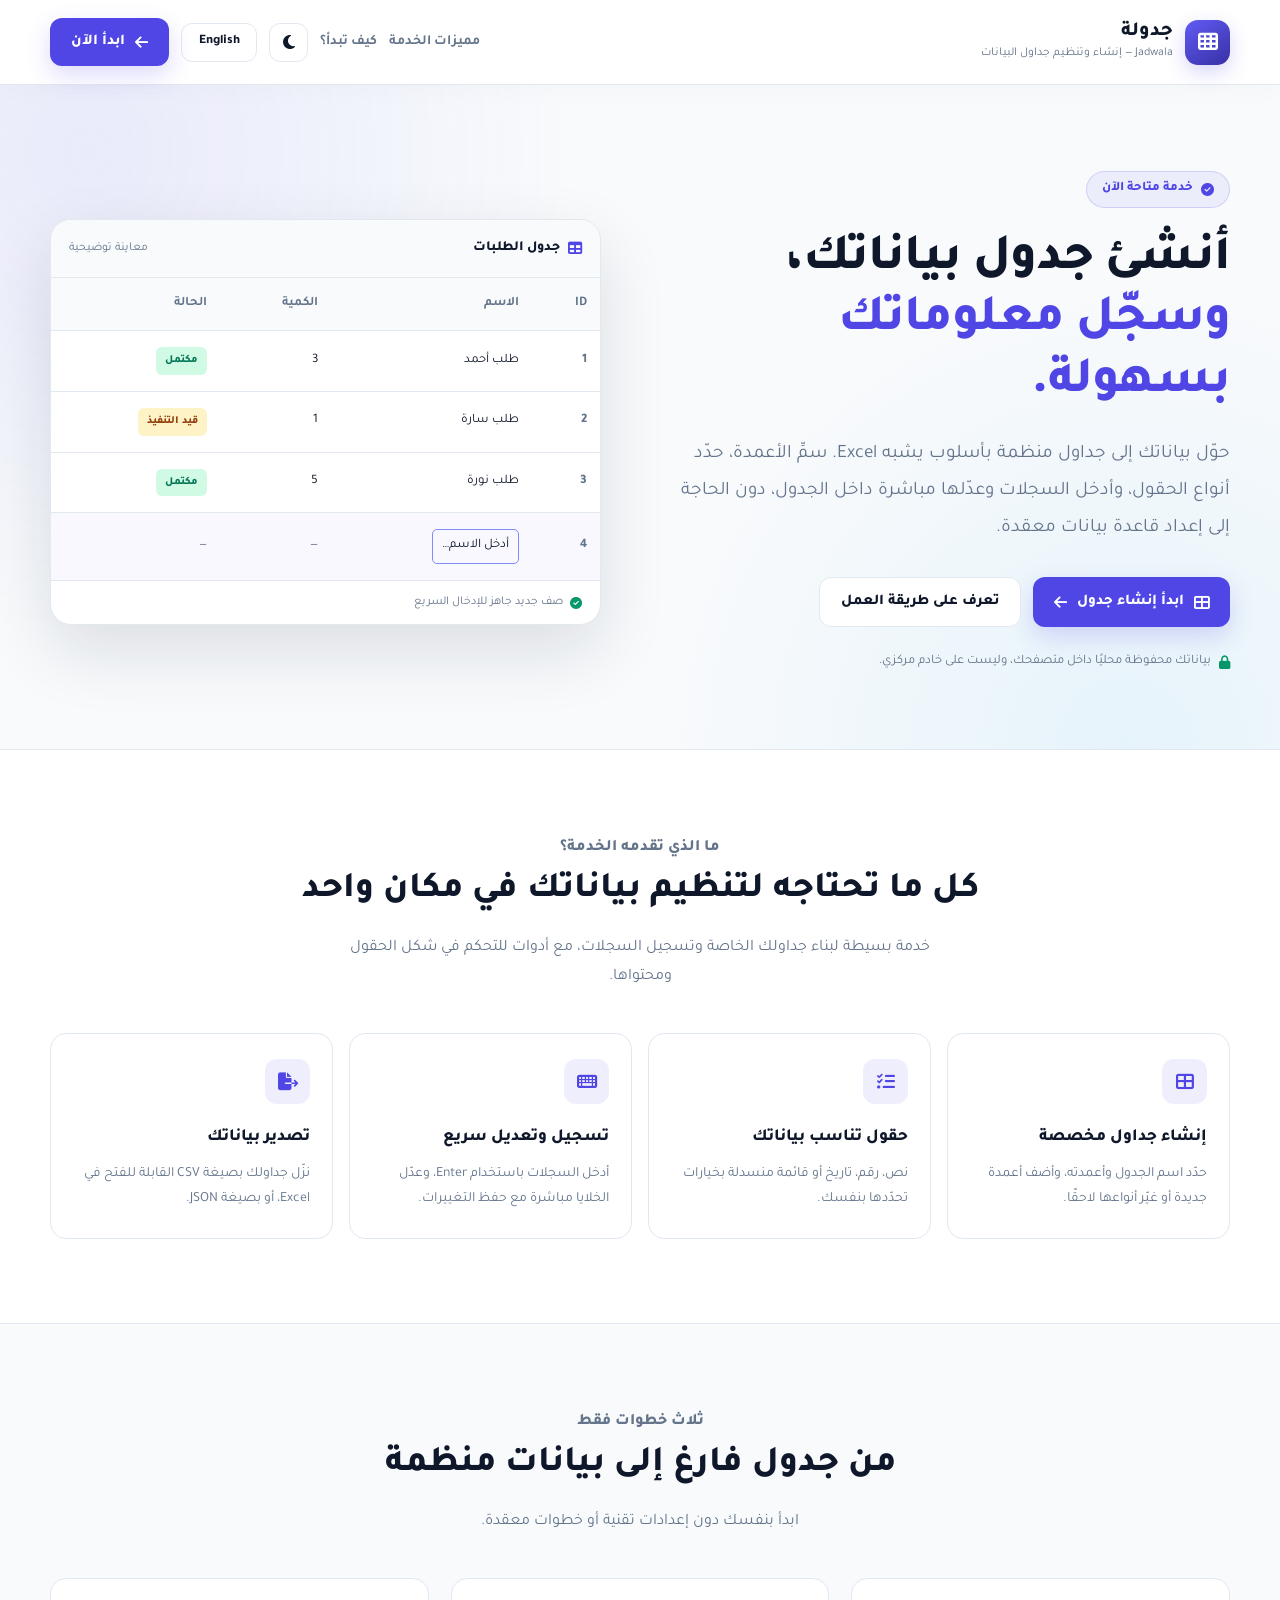
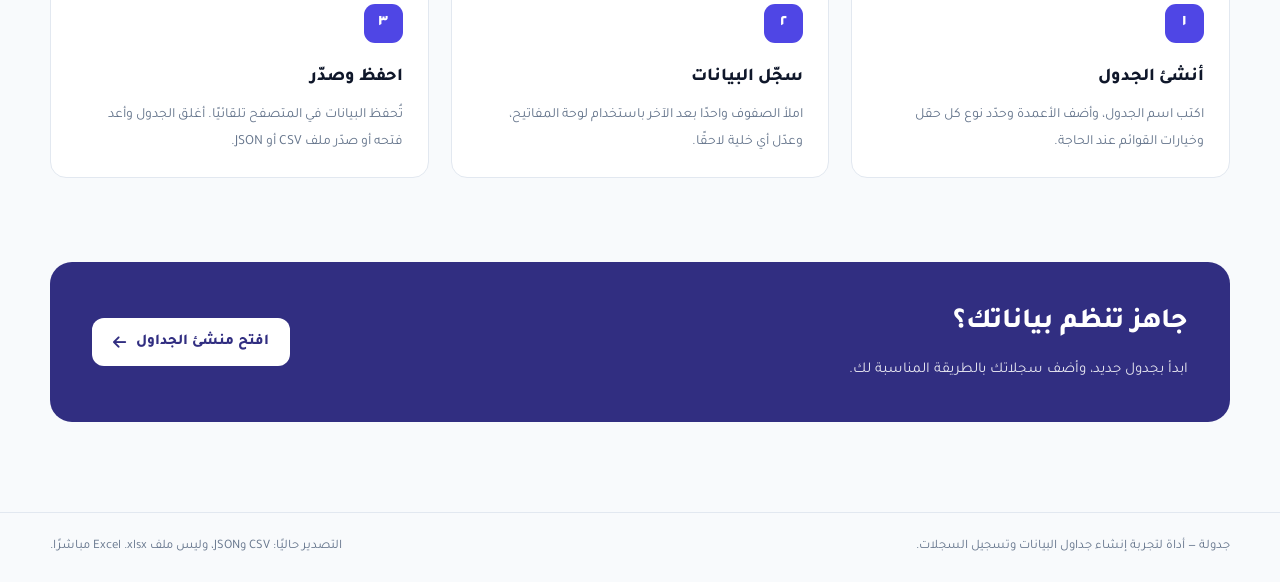
==== commit f0bc3674: "Complete bilingual homepage accessibility and localized step numbers" ====
--- a/index.html
+++ b/index.html
@@ -29,7 +29,7 @@
         <button id="homeThemeToggle" data-i18n-aria="themeDarkAria" class="lp-theme" type="button" title="تبديل المظهر" aria-label="تفعيل الوضع الليلي" aria-pressed="false">
           <i id="homeThemeIcon" class="fas fa-moon" aria-hidden="true"></i>
         </button>
-        <button id="homeLangToggle" class="lp-lang" type="button" title="Switch language" data-i18n="langToggle" aria-label="Switch language">English</button>
+        <button id="homeLangToggle" class="lp-lang" type="button" data-i18n="langToggle" data-i18n-aria="languageAria" data-i18n-title="languageAria" aria-label="تبديل اللغة" title="تبديل اللغة">English</button>
         <a class="lp-button primary" href="db.html"><i class="fas fa-arrow-left" aria-hidden="true"></i> <span data-i18n="startNow">ابدأ الآن</span></a>
       </nav>
     </div>
@@ -115,17 +115,17 @@
         </div>
         <div class="lp-steps">
           <article class="lp-step">
-            <span class="lp-step-no">١</span>
+            <span class="lp-step-no" data-i18n="stepDigitOne">١</span>
             <h3 data-i18n="stepOne">أنشئ الجدول</h3>
             <p data-i18n="stepOneDesc">اكتب اسم الجدول، وأضف الأعمدة وحدّد نوع كل حقل وخيارات القوائم عند الحاجة.</p>
           </article>
           <article class="lp-step">
-            <span class="lp-step-no">٢</span>
+            <span class="lp-step-no" data-i18n="stepDigitTwo">٢</span>
             <h3 data-i18n="stepTwo">سجّل البيانات</h3>
             <p data-i18n="stepTwoDesc">املأ الصفوف واحدًا بعد الآخر باستخدام لوحة المفاتيح، وعدّل أي خلية لاحقًا.</p>
           </article>
           <article class="lp-step">
-            <span class="lp-step-no">٣</span>
+            <span class="lp-step-no" data-i18n="stepDigitThree">٣</span>
             <h3 data-i18n="stepThree">احفظ وصدّر</h3>
             <p data-i18n="stepThreeDesc">تُحفظ البيانات في المتصفح تلقائيًا. أغلق الجدول وأعد فتحه أو صدّر ملف CSV أو JSON.</p>
           </article>
--- a/home.css
+++ b/home.css
@@ -73,8 +73,9 @@
 }
 body.dark-mode .lp-eyebrow { color: #a5b4fc; border-color: #44447d; background: #252746; }
 .lp-hero h1 { font-size: clamp(37px, 4vw, 60px); line-height: 1.2; font-weight: 800; letter-spacing: -.8px; margin: 0 0 22px; }
-.lp-hero h1 span { color: #4f46e5; }
-body.dark-mode .lp-hero h1 span { color: #a5b4fc; }
+.lp-hero h1 .hero-highlight { color: #4f46e5; }
+.lp-hero h1 .hero-plain { color: var(--text-primary-light); }
+body.dark-mode .lp-hero h1 .hero-highlight { color: #a5b4fc; }
 .lp-lead { font-size: 19px; color: var(--text-secondary-light); line-height: 1.95; max-width: 570px; margin-bottom: 30px; }
 .lp-hero-actions { display: flex; flex-wrap: wrap; gap: 12px; }
 .lp-note { display: flex; align-items: center; gap: 8px; color: var(--text-secondary-light); font-size: 13px; margin-top: 24px; }
@@ -168,3 +169,53 @@
   .lp-button { transition: none; }
   .lp-button:hover { transform: none; }
 }
+
+/* Bilingual service page refinements */
+.lp-header { box-shadow: 0 4px 28px rgba(15,23,42,.025); }
+.lp-lang {
+  display: inline-flex; align-items: center; justify-content: center;
+  min-width: 76px; min-height: 39px; padding: 6px 13px;
+  color: var(--text-primary-light); background: var(--card-bg-light);
+  border: 1px solid var(--border-light); border-radius: 11px;
+  font: inherit; font-weight: 800; font-size: 13px; cursor: pointer;
+}
+.lp-lang:hover, .lp-lang:focus-visible { border-color: #818cf8; color: #4f46e5; }
+.lp-header-actions a:focus-visible, .lp-theme:focus-visible, .lp-lang:focus-visible {
+  outline: 3px solid #818cf8;
+  outline-offset: 3px;
+}
+.lp-button:focus-visible { outline: 3px solid #818cf8; outline-offset: 3px; }
+.lp-feature, .lp-step {
+  transition: box-shadow .2s ease, border-color .2s ease, transform .2s ease;
+}
+.lp-feature:hover, .lp-step:hover {
+  border-color: rgba(99,102,241,.32);
+  box-shadow: 0 12px 34px rgba(15,23,42,.06);
+  transform: translateY(-3px);
+}
+.lp-preview { transform: none; }
+.lp-preview-table th, .lp-preview-table td { text-align: start; }
+.lp-hero .lp-lead { max-width: 600px; }
+.lp-note { line-height: 1.7; }
+html[dir="ltr"] .lp-preview-name,
+html[dir="ltr"] .lp-header-actions,
+html[dir="ltr"] .lp-note { direction: ltr; }
+html[dir="ltr"] .lp-button .fa-arrow-left { transform: scaleX(-1); }
+html[dir="ltr"] .lp-preview-table { direction: ltr; }
+html[dir="ltr"] .lp-preview-table th:first-child,
+html[dir="ltr"] .lp-preview-table td:first-child { width: 55px; }
+@media (max-width: 760px) {
+  .lp-header-inner { gap: 12px; }
+  .lp-header-actions { gap: 7px; }
+  .lp-header-actions .lp-button { min-height: 39px; }
+  .lp-brand-sub { max-width: 150px; line-height: 1.4; }
+}
+@media (max-width: 420px) {
+  .lp-header-actions .lp-button { padding: 8px 11px; font-size: 12px; }
+  .lp-header-actions .lp-button i { display: none; }
+  .lp-lang { min-width: 58px; padding-inline: 8px; }
+}
+@media (prefers-reduced-motion: reduce) {
+  .lp-feature, .lp-step { transition: none; }
+  .lp-feature:hover, .lp-step:hover { transform: none; }
+}
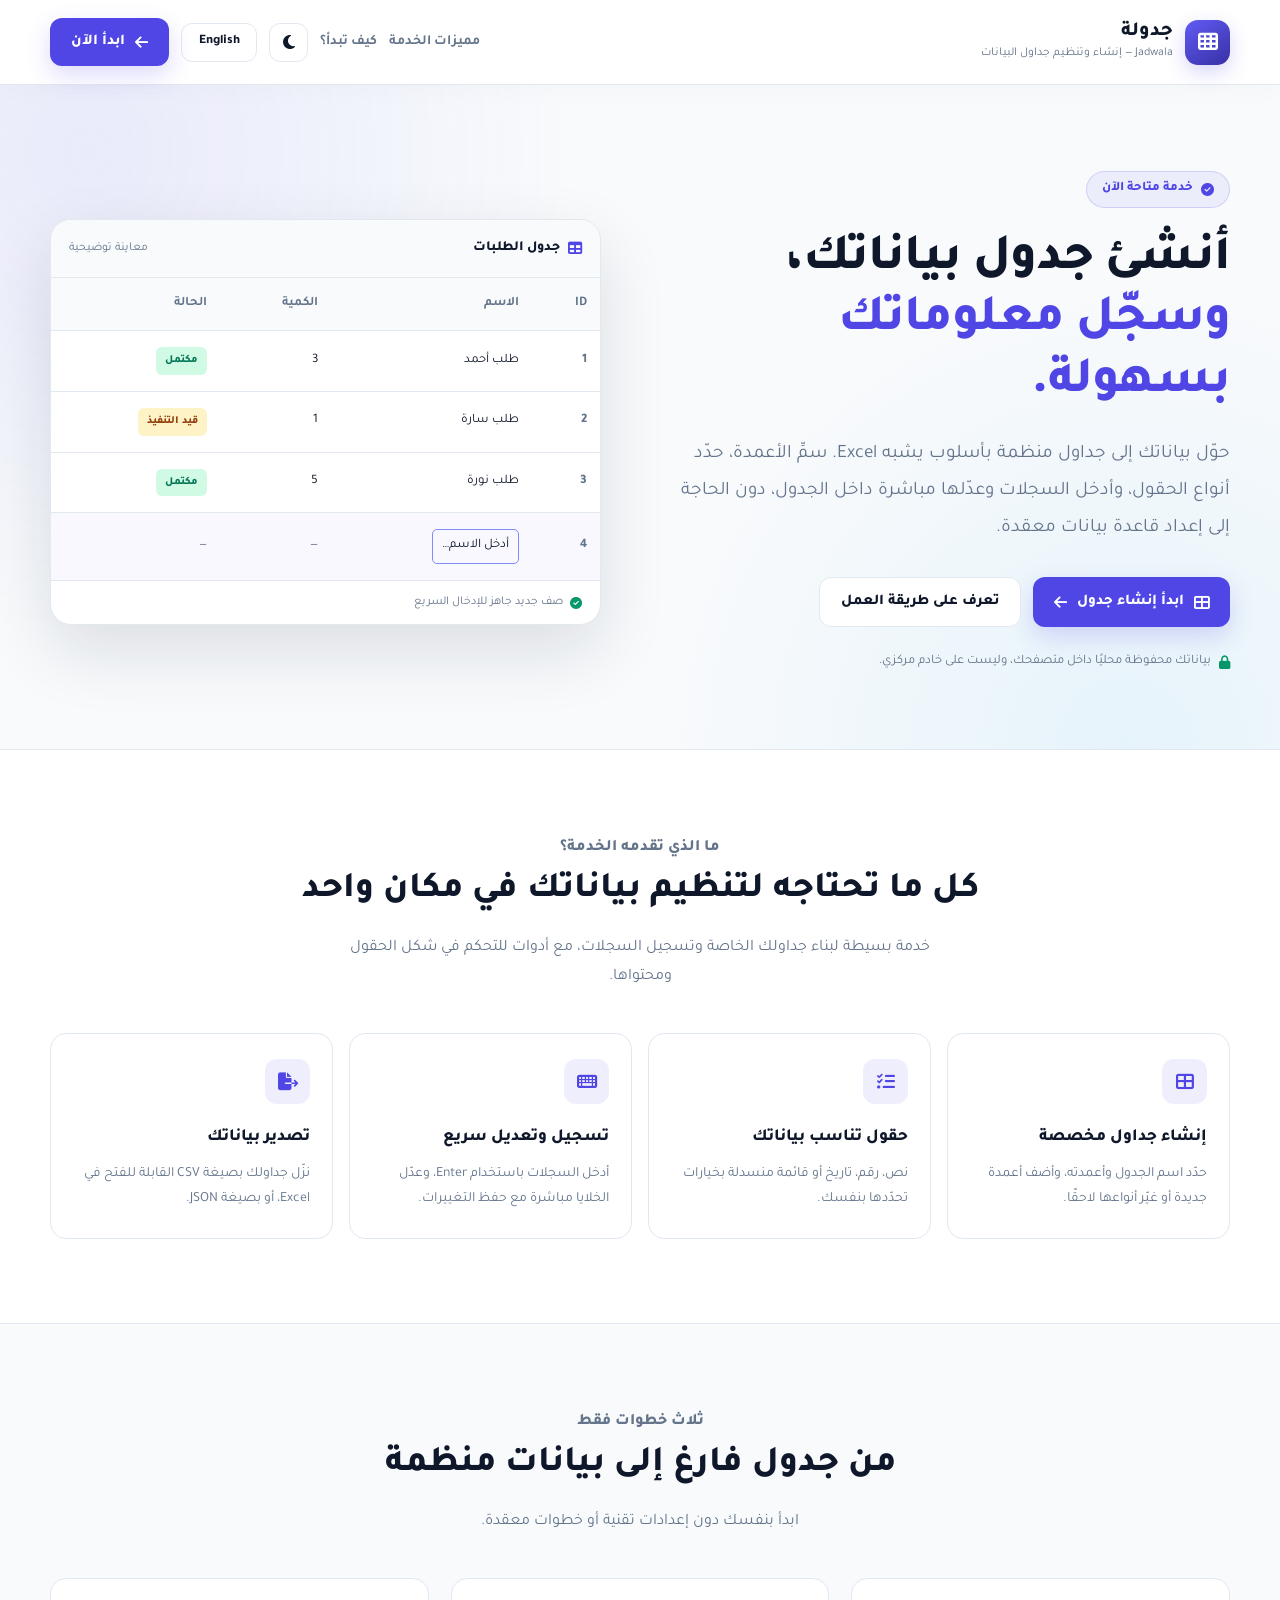
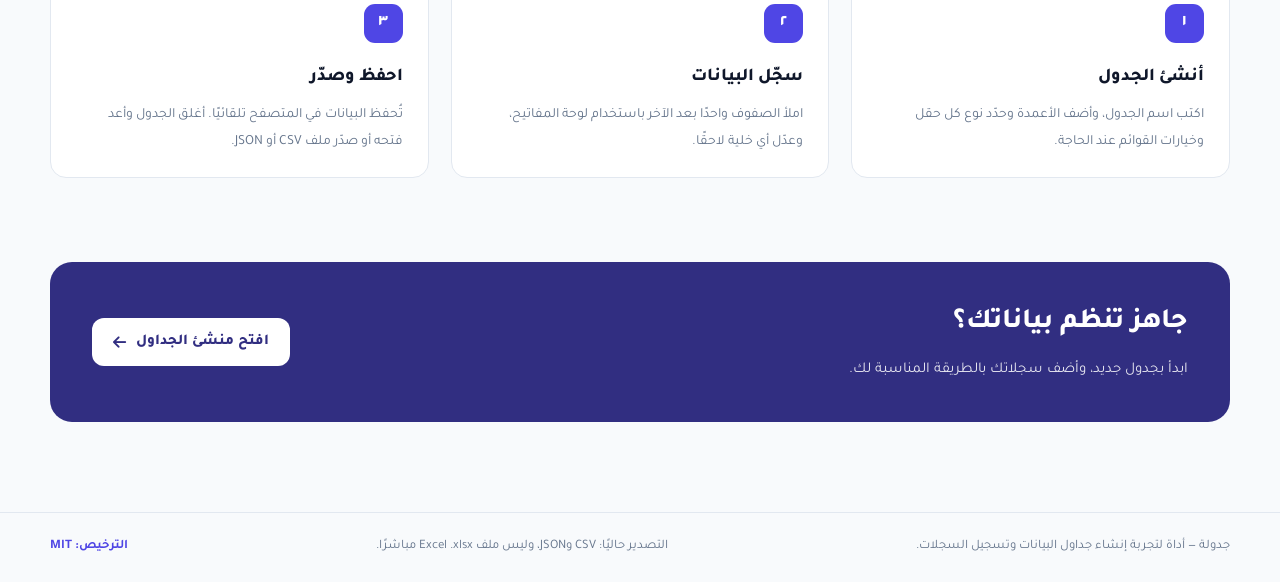
==== commit 36523647: "Show open-source MIT license link on Jadwala homepage" ====
--- a/index.html
+++ b/index.html
@@ -152,6 +152,7 @@
     <div class="lp-wrap lp-footer-inner">
       <span data-i18n="footerOne">جدولة — أداة لتجربة إنشاء جداول البيانات وتسجيل السجلات.</span>
       <span data-i18n="footerTwo">التصدير حاليًا: CSV وJSON، وليس ملف Excel ‏.xlsx مباشرًا.</span>
+      <a href="https://github.com/abinadwan/report-one/blob/main/LICENSE" rel="license" data-i18n="webLicense">الترخيص: MIT</a>
     </div>
   </footer>
   <script src="i18n.js"></script>
